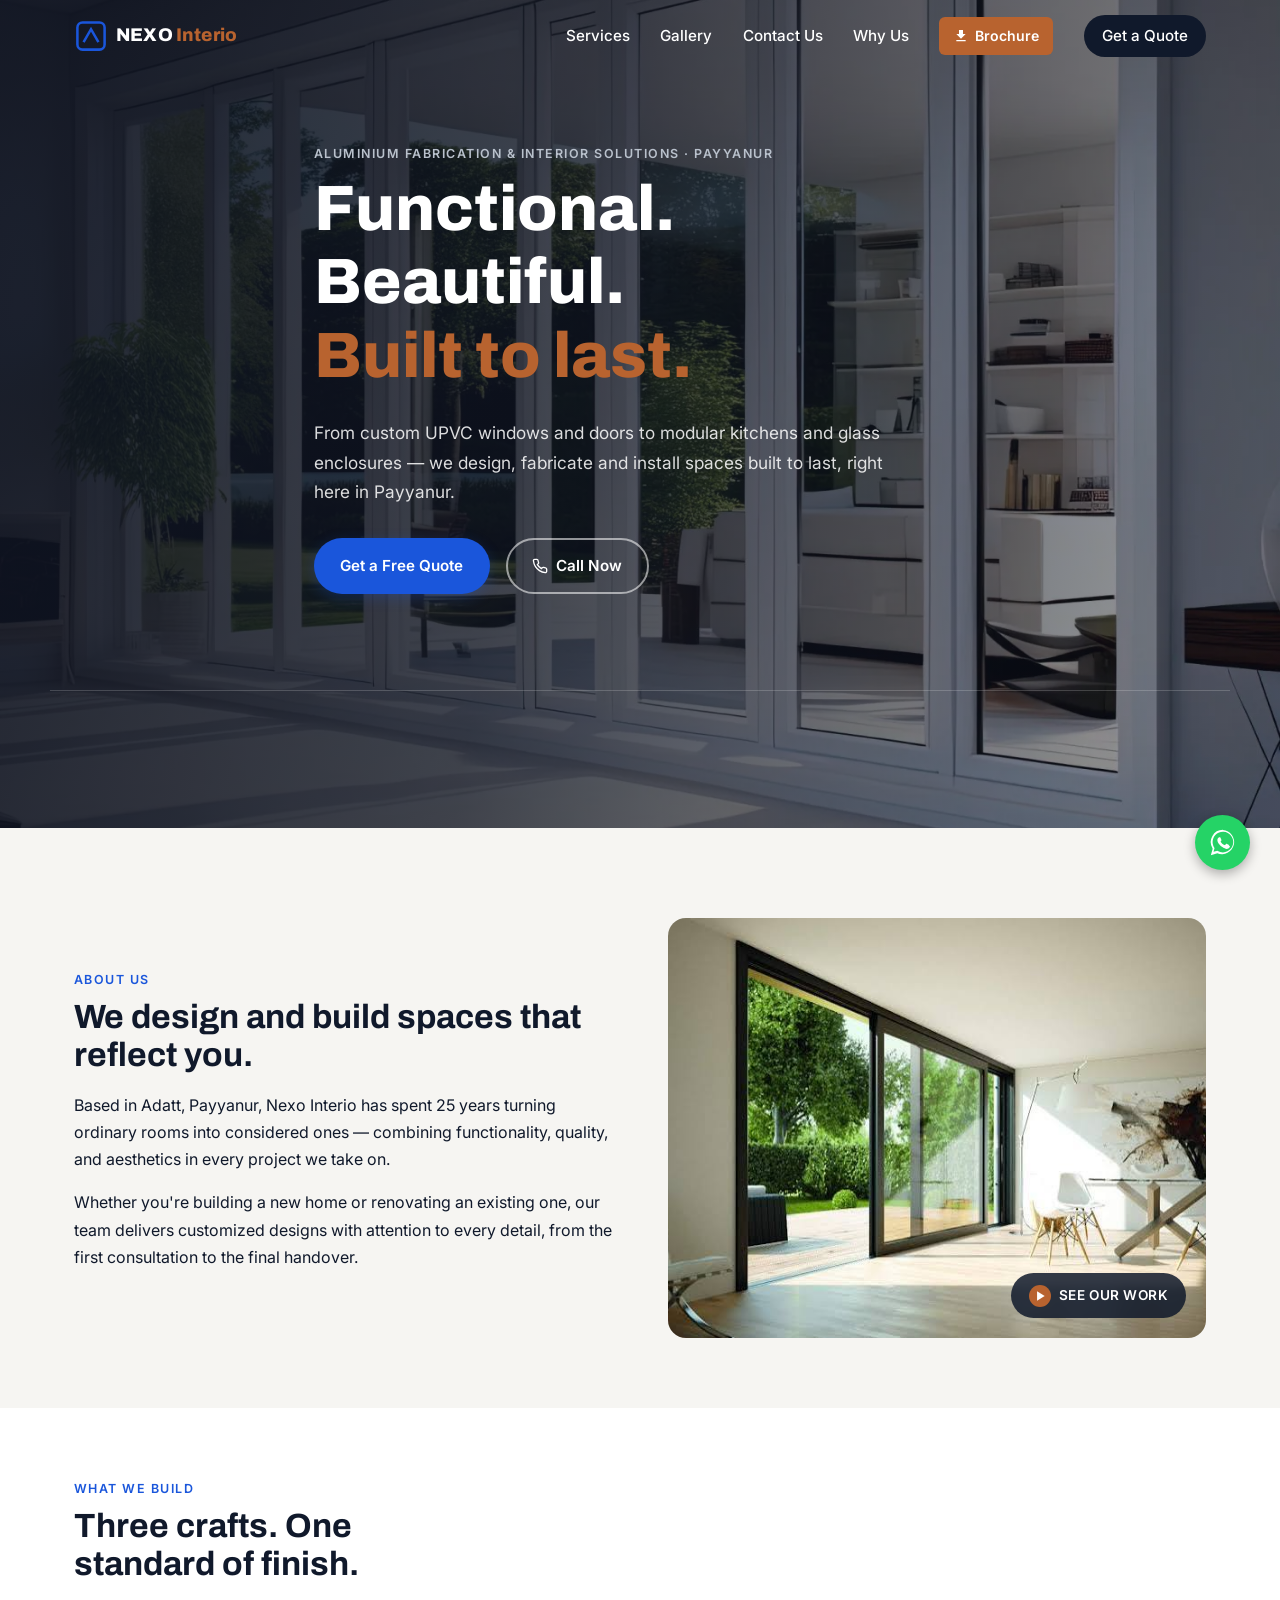
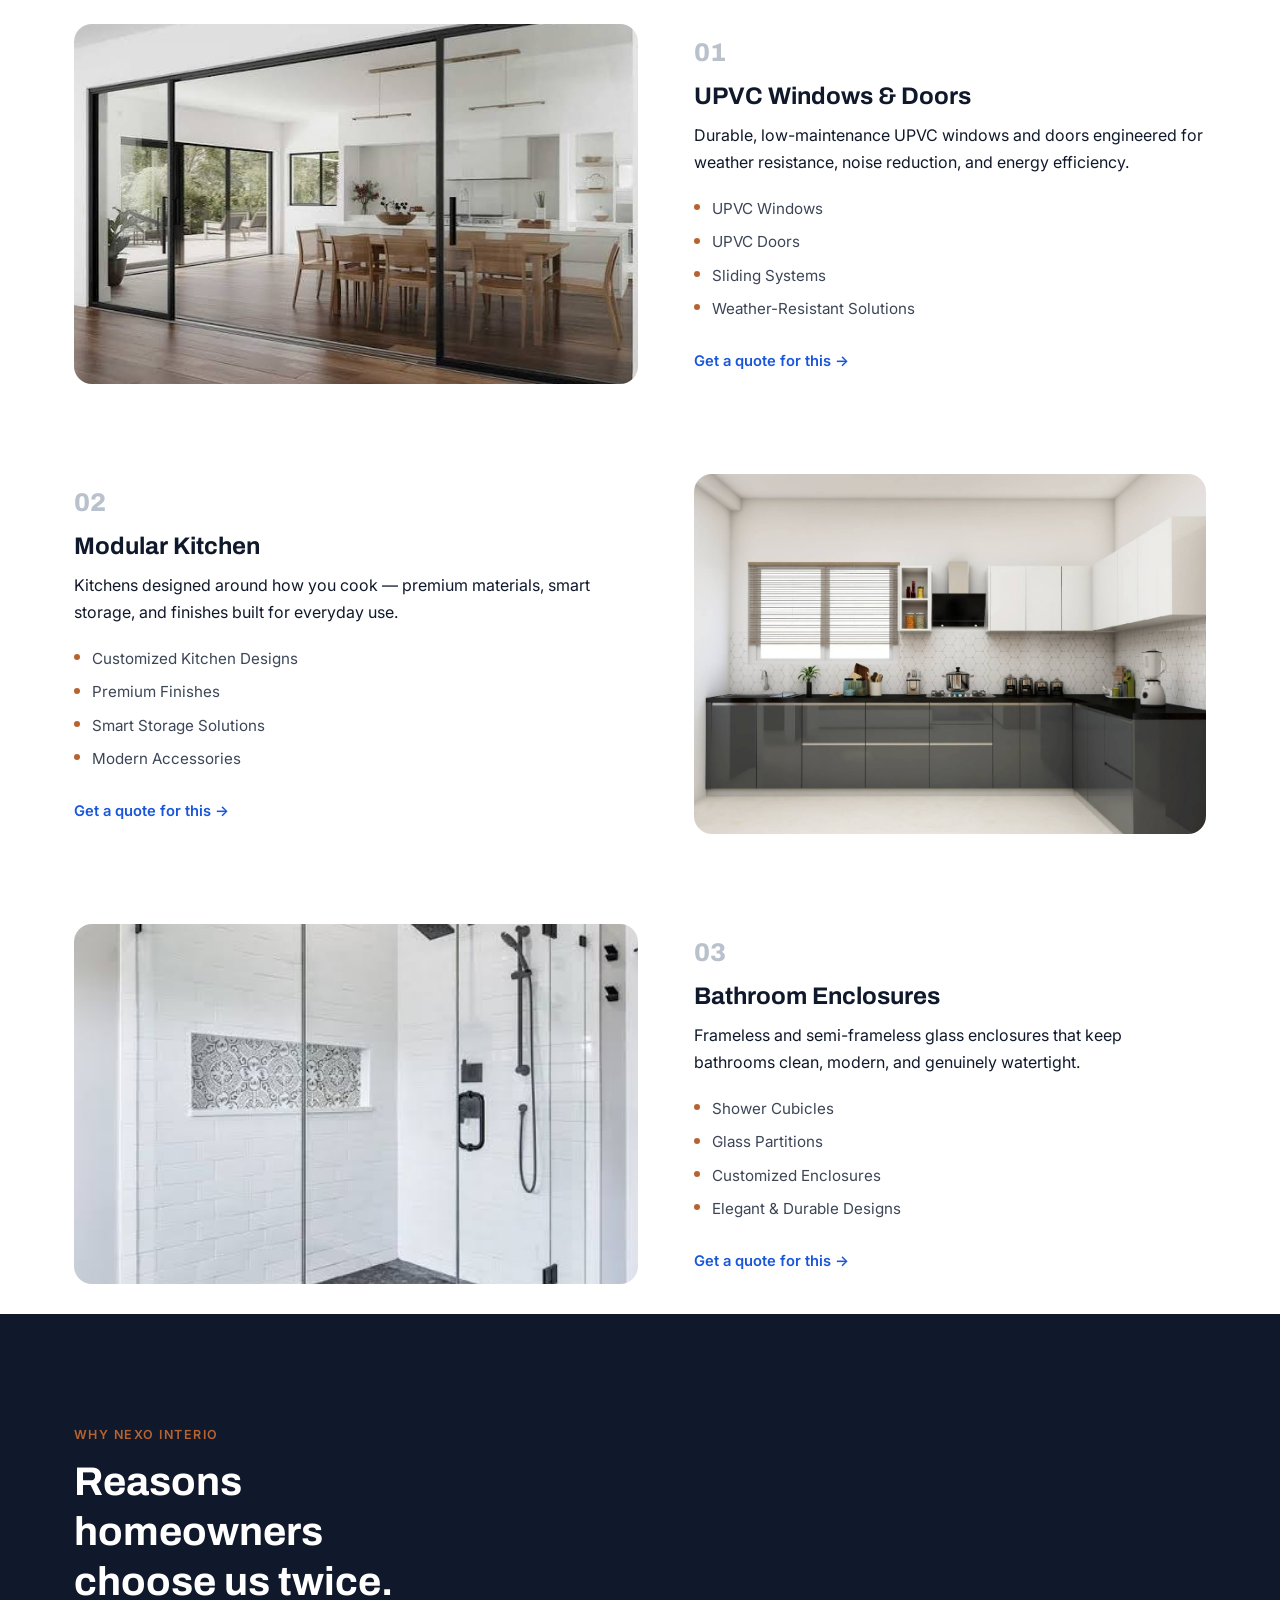
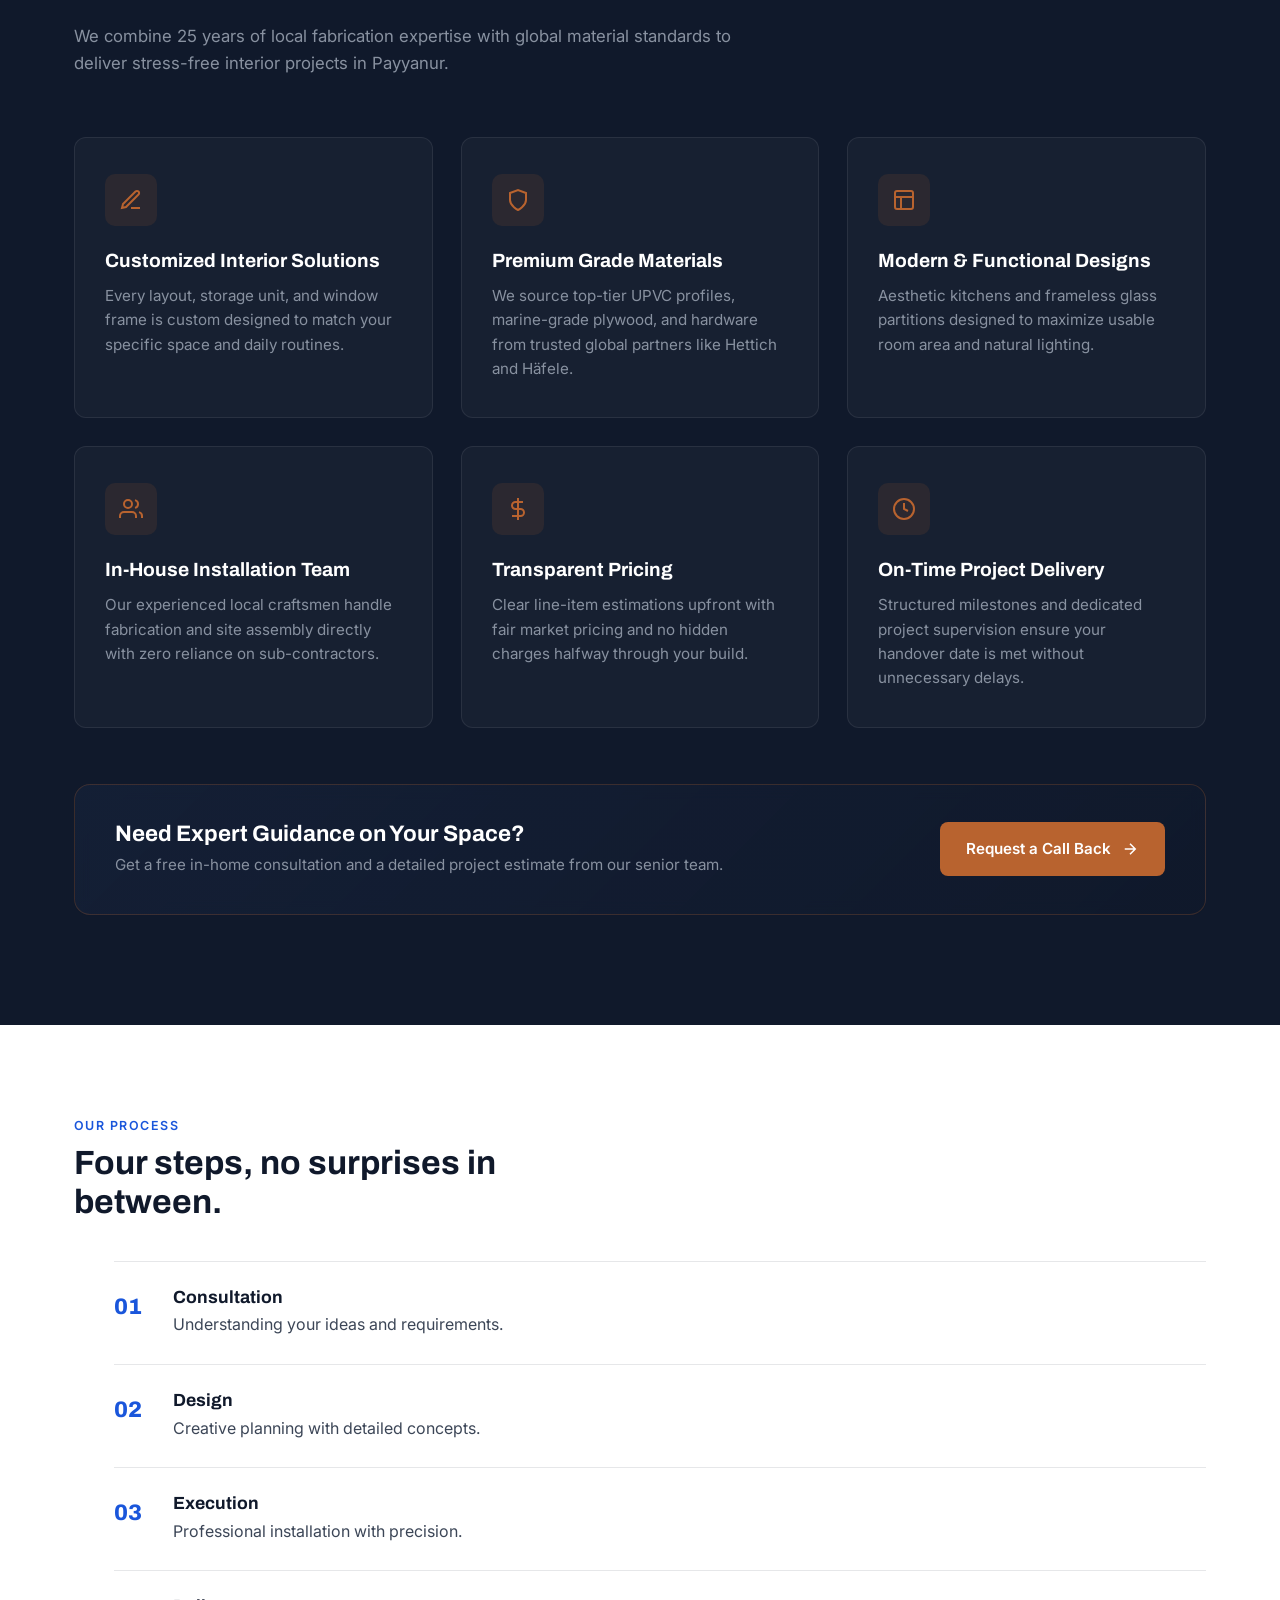
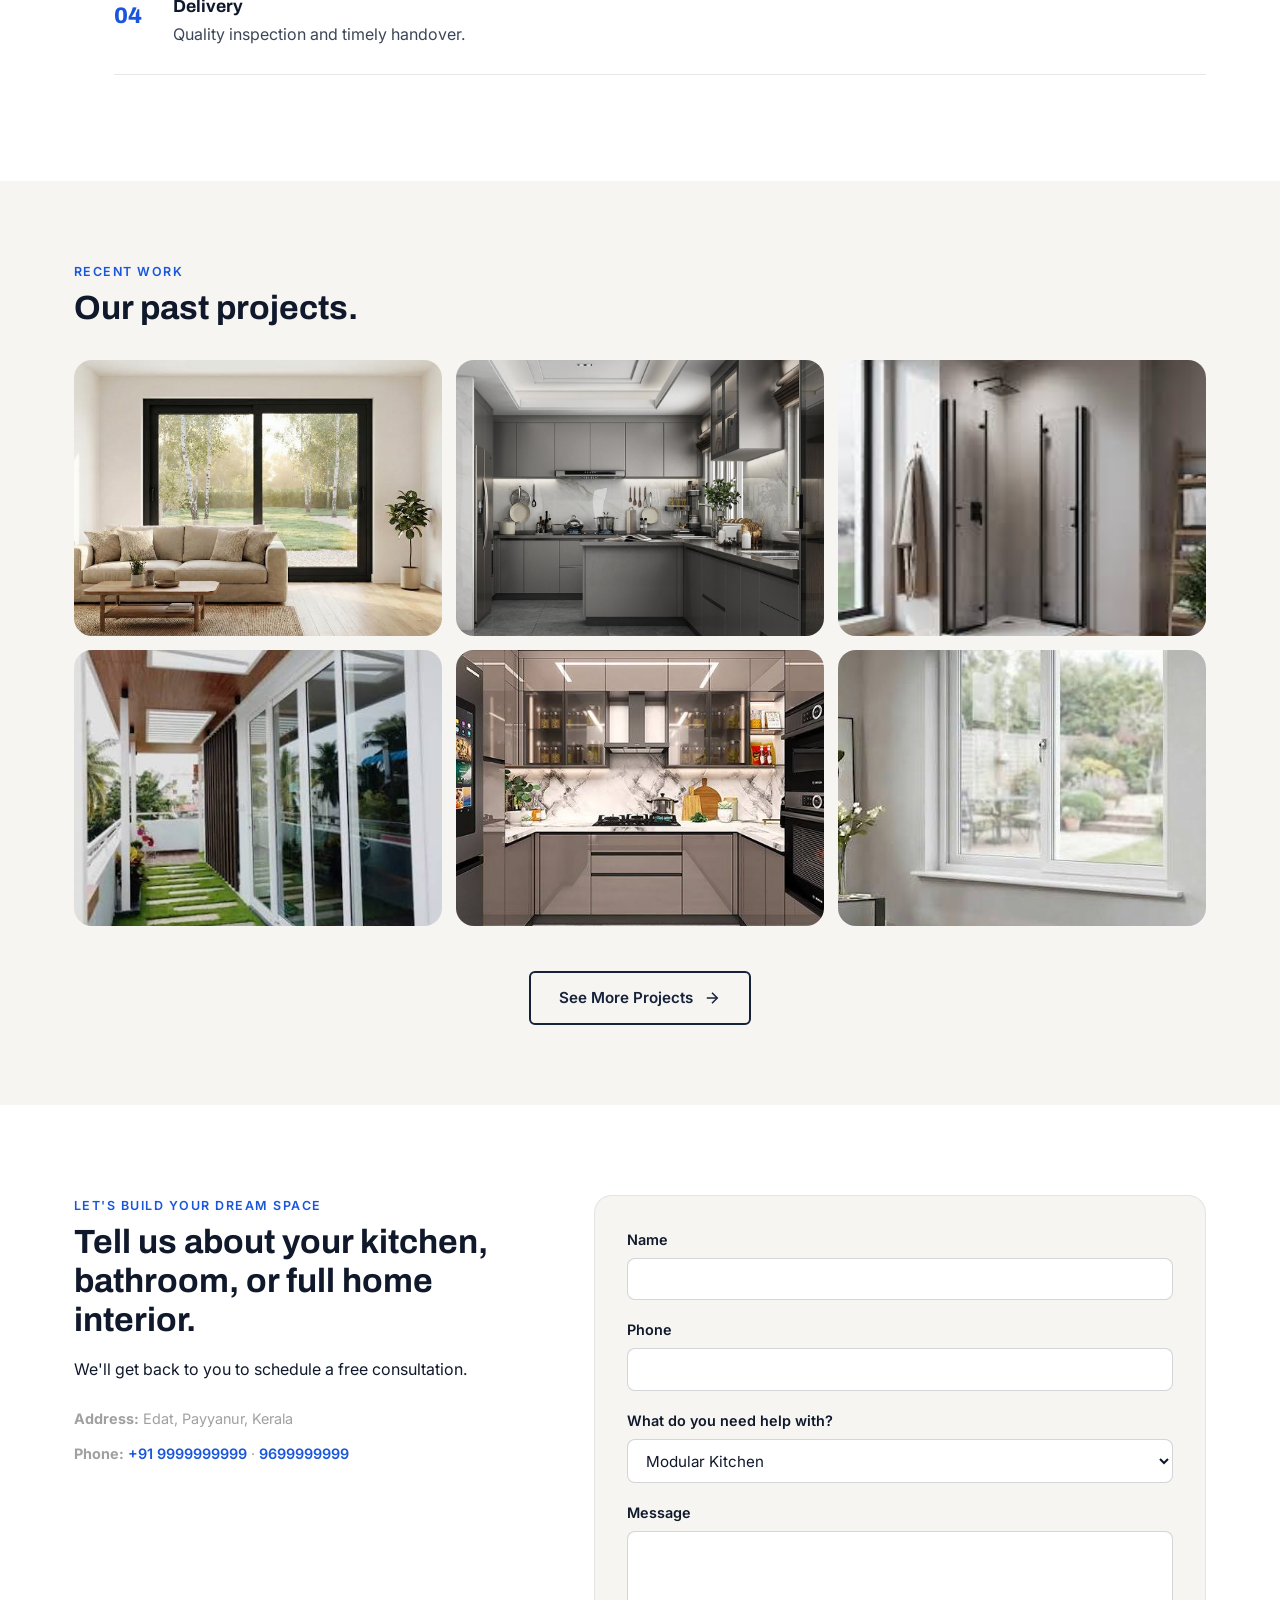
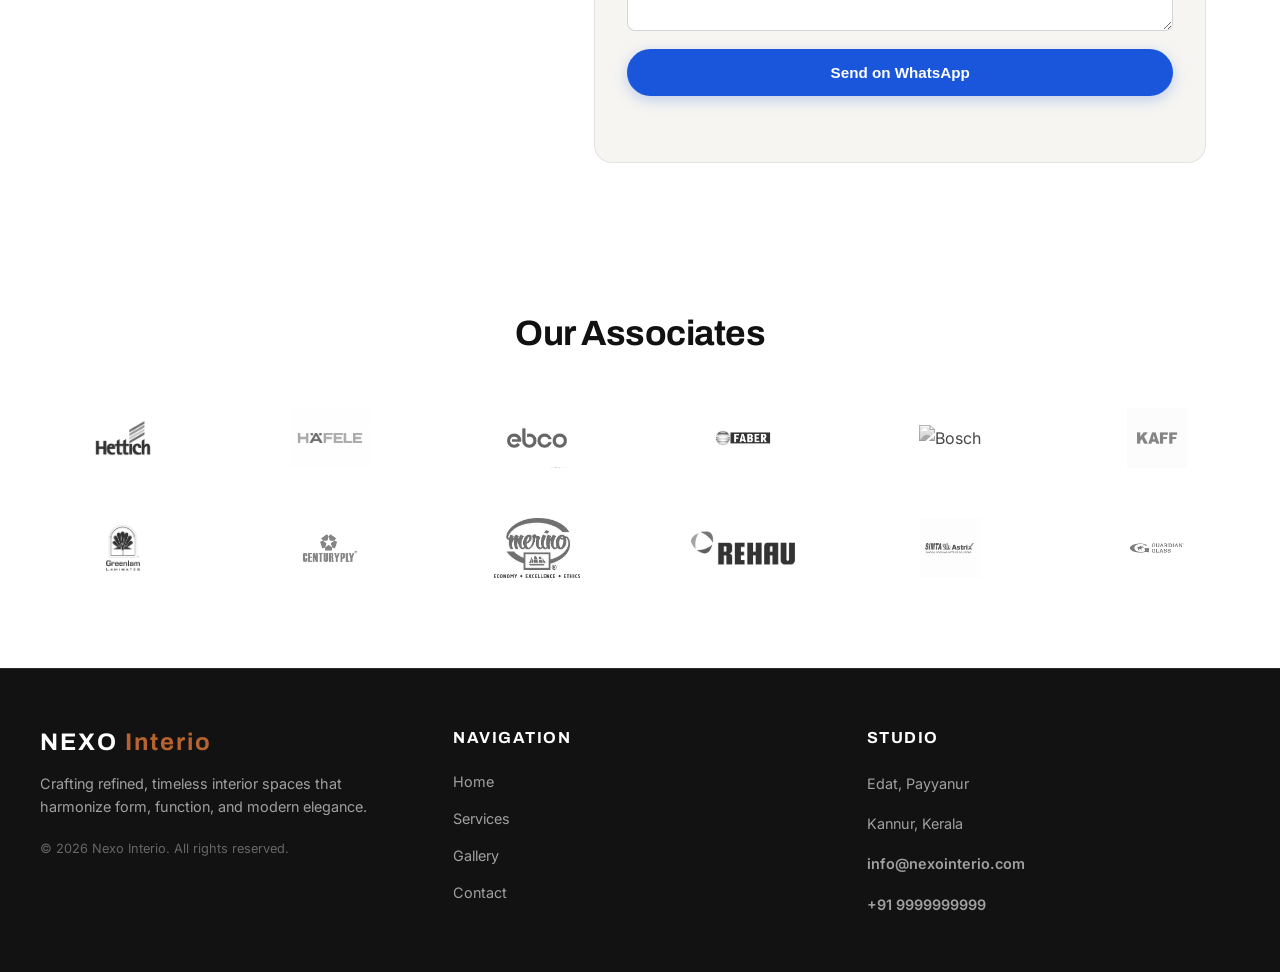
==== index.html @ 6834c8f5 "start: base version" ====
<!DOCTYPE html>
<html lang="en">

<head>
    <meta charset="UTF-8">
    <meta name="viewport" content="width=device-width, initial-scale=1.0">
    <title>Nexo Interio | Best Interior Designers & Aluminium Fabrication in Payyanur</title>
    <meta name="title" content="Nexo Interio | Best Interior Designers & Aluminium Fabrication in Payyanur">
    <meta name="description"
        content="Nexo Interio provides premium UPVC windows & doors, modular kitchens, and bathroom glass enclosures in Payyanur, Kannur, Kerala. 25+ years experience. Get a free quote today!">
    <meta name="keywords"
        content="Interior designers Payyanur, Modular Kitchen Payyanur, UPVC Windows Kannur, Bathroom glass enclosure Kerala, Aluminium Fabrication Payyanur, Nexo Interio">
    <meta name="robots" content="index, follow">
    <link rel="canonical" href="https://nexointerio.com/">

    <meta property="og:type" content="website">
    <meta property="og:url" content="https://nexointerio.com/">
    <meta property="og:title" content="Nexo Interio | Modular Kitchens & UPVC Solutions in Payyanur">
    <meta property="og:description"
        content="Transform your space with premium modular kitchens, UPVC windows, and glass enclosures in Payyanur. 25 years of excellence.">
    <meta property="og:image" content="assets/images/og-share-image.jpg">

    <link rel="preconnect" href="https://fonts.googleapis.com">
    <link rel="preconnect" href="https://fonts.gstatic.com" crossorigin>
    <link
        href="https://fonts.googleapis.com/css2?family=Archivo:wght@500;700;800&family=Inter:wght@400;500;600&display=swap"
        rel="stylesheet">
    <link rel="stylesheet" href="style.css">
</head>

<body>

    <header class="site-header" id="top">
        <div class="wrap header-inner">
            <a href="#top" class="brand">
                <span class="brand-mark" aria-hidden="true">
                    <svg viewBox="0 0 40 40" width="34" height="34">
                        <rect x="4" y="4" width="32" height="32" rx="6" fill="none" stroke="currentColor"
                            stroke-width="3" />
                        <path d="M12 26 L20 12 L28 26" fill="none" stroke="currentColor" stroke-width="3"
                            stroke-linecap="square" />
                    </svg>
                </span>
                <span class="brand-word">NEXO <em>Interio</em></span>
            </a>

            <nav class="main-nav" id="mainNav">
                <a href="service.html">Services</a>
                <a href="gallery.html">Gallery</a>
                <a href="contact.html">Contact Us</a>
                <a href="#why">Why Us</a>
                <a href="assets/images/brochure.jpg" download="Nexo-Interio-Brochure" class="nav-brochure">
                    <svg viewBox="0 0 24 24" width="16" height="16" fill="currentColor">
                        <path d="M19 9h-4V3H9v6H5l7 7 7-7zM5 18v2h14v-2H5z" />
                    </svg>
                    Brochure
                </a>
                <a href="#contact" class="nav-cta">Get a Quote</a>
            </nav>

            <button class="nav-toggle" id="navToggle" aria-label="Open menu" aria-expanded="false">
                <span></span><span></span><span></span>
            </button>
        </div>
    </header>

    <section class="hero" style="background-image: url('assets/images/hero.webp');">
        <div class="hero-overlay"></div>
        <div class="wrap hero-inner">
            <p class="eyebrow">Aluminium Fabrication &amp; Interior Solutions · Payyanur</p>
            <h1>Functional.<br>Beautiful.<br><span class="accent">Built to last.</span></h1>
            <p class="hero-sub">
                From custom UPVC windows and doors to modular kitchens and glass
                enclosures — we design, fabricate and install spaces built to
                last, right here in Payyanur.
            </p>
            <div class="hero-actions">
                <a href="#contact" class="btn btn-primary">Get a Free Quote</a>
                <a href="tel:+919999999999" class="btn btn-ghost">
                    <svg width="16" height="16" viewBox="0 0 24 24" fill="none" stroke="currentColor" stroke-width="2">
                        <path
                            d="M22 16.92v3a2 2 0 0 1-2.18 2 19.79 19.79 0 0 1-8.63-3.07 19.5 19.5 0 0 1-6-6 19.79 19.79 0 0 1-3.07-8.67A2 2 0 0 1 4.11 2h3a2 2 0 0 1 2 1.72c.127.96.361 1.903.7 2.81a2 2 0 0 1-.45 2.11L8.09 9.91a16 16 0 0 0 6 6l1.27-1.27a2 2 0 0 1 2.11-.45c.907.339 1.85.573 2.81.7A2 2 0 0 1 22 16.92z" />
                    </svg>
                    Call Now
                </a>
            </div>
        </div>

        <div class="hero-stats wrap">
            <div>
                <h3>25+</h3>
                <span>Years of Experience</span>
            </div>
            <div>
                <h3>250+</h3>
                <span>Projects Completed</span>
            </div>
            <div>
                <h3>100%</h3>
                <span>Custom Solutions</span>
            </div>
        </div>
    </section>

    <section class="about" id="about">
        <div class="wrap">
            <div class="about-grid">
                <div class="about-text">
                    <p class="eyebrow">About Us</p>
                    <h2>We design and build spaces that reflect you.</h2>
                    <p>Based in Adatt, Payyanur, Nexo Interio has spent 25 years turning ordinary rooms into considered
                        ones — combining functionality, quality, and aesthetics in every project we take on.</p>
                    <p>Whether you're building a new home or renovating an existing one, our team delivers customized
                        designs with attention to every detail, from the first consultation to the final handover.</p>
                </div>
                <div class="about-photo">
                    <img src="assets/images/slidder.jpeg" alt="Modular kitchen installed by Nexo Interio">
                    <a href="#gallery" class="about-photo-cta">
                        <span class="play-icon" aria-hidden="true">
                            <svg width="14" height="14" viewBox="0 0 24 24" fill="currentColor">
                                <path d="M7 4v16l13-8z" />
                            </svg>
                        </span>
                        See Our Work
                    </a>
                </div>
            </div>
        </div>
    </section>

    <section class="services" id="services">
        <div class="wrap">
            <p class="eyebrow">What We Build</p>
            <h2>Three crafts. One standard of finish.</h2>

            <div class="build-rows">

                <!-- Row 1: Photo Left (reveal-left), Text Right (reveal-right) -->
                <article class="build-row">
                    <div class="build-photo reveal-left">
                        <img src="assets/images/slid2.jpeg"
                            alt="UPVC sliding doors installed on a balcony by Nexo Interio">
                    </div>
                    <div class="build-text reveal-right">
                        <span class="service-index">01</span>
                        <h3>UPVC Windows &amp; Doors</h3>
                        <p>Durable, low-maintenance UPVC windows and doors engineered for weather resistance, noise
                            reduction, and energy efficiency.</p>
                        <ul>
                            <li>UPVC Windows</li>
                            <li>UPVC Doors</li>
                            <li>Sliding Systems</li>
                            <li>Weather-Resistant Solutions</li>
                        </ul>
                        <a href="#contact" class="build-cta" data-service="UPVC Windows / Doors">Get a quote for this
                            &rarr;</a>
                    </div>
                </article>


                <article class="build-row build-row--reverse">
                    <div class="build-text reveal-left">
                        <span class="service-index">02</span>
                        <h3>Modular Kitchen</h3>
                        <p>Kitchens designed around how you cook — premium materials, smart storage, and finishes
                            built for everyday use.</p>
                        <ul>
                            <li>Customized Kitchen Designs</li>
                            <li>Premium Finishes</li>
                            <li>Smart Storage Solutions</li>
                            <li>Modern Accessories</li>
                        </ul>
                        <a href="#contact" class="build-cta" data-service="Modular Kitchen">Get a quote for this
                            &rarr;</a>
                    </div>
                    <div class="build-photo reveal-right">
                        <img src="assets/images/modular-kitchen.jpg"
                            alt="Modular kitchen with glossy grey cabinets by Nexo Interio">
                    </div>
                </article>


                <article class="build-row">
                    <div class="build-photo reveal-left">
                        <img src="assets/images/bathroom.jpeg" alt="Frameless glass shower enclosure by Nexo Interio">
                    </div>
                    <div class="build-text reveal-right">
                        <span class="service-index">03</span>
                        <h3>Bathroom Enclosures</h3>
                        <p>Frameless and semi-frameless glass enclosures that keep bathrooms clean, modern, and
                            genuinely watertight.</p>
                        <ul>
                            <li>Shower Cubicles</li>
                            <li>Glass Partitions</li>
                            <li>Customized Enclosures</li>
                            <li>Elegant &amp; Durable Designs</li>
                        </ul>
                        <a href="#contact" class="build-cta" data-service="Bathroom Enclosure">Get a quote for this
                            &rarr;</a>
                    </div>
                </article>

            </div>
        </div>
    </section>

    <section class="why" id="why">
        <div class="wrap">
            <div class="why-header reveal">
                <p class="eyebrow">Why Nexo Interio</p>
                <h2>Reasons homeowners choose us twice.</h2>
                <p class="why-intro">
                    We combine 25 years of local fabrication expertise with global material standards to deliver
                    stress-free interior projects in Payyanur.
                </p>
            </div>

            <div class="why-grid">
                <div class="why-card reveal">
                    <div class="why-icon">
                        <svg width="24" height="24" viewBox="0 0 24 24" fill="none" stroke="currentColor"
                            stroke-width="2">
                            <path d="M12 20h9"></path>
                            <path d="M16.5 3.5a2.121 2.121 0 0 1 3 3L7 19l-4 1 1-4L16.5 3.5z"></path>
                        </svg>
                    </div>
                    <h3>Customized Interior Solutions</h3>
                    <p>Every layout, storage unit, and window frame is custom designed to match your specific space and
                        daily routines.</p>
                </div>

                <div class="why-card reveal">
                    <div class="why-icon">
                        <svg width="24" height="24" viewBox="0 0 24 24" fill="none" stroke="currentColor"
                            stroke-width="2">
                            <path d="M12 22s8-4 8-10V5l-8-3-8 3v7c0 6 8 10 8 10z"></path>
                        </svg>
                    </div>
                    <h3>Premium Grade Materials</h3>
                    <p>We source top-tier UPVC profiles, marine-grade plywood, and hardware from trusted global partners
                        like Hettich and Häfele.</p>
                </div>

                <div class="why-card reveal">
                    <div class="why-icon">
                        <svg width="24" height="24" viewBox="0 0 24 24" fill="none" stroke="currentColor"
                            stroke-width="2">
                            <rect x="3" y="3" width="18" height="18" rx="2" ry="2"></rect>
                            <line x1="3" y1="9" x2="21" y2="9"></line>
                            <line x1="9" y1="21" x2="9" y2="9"></line>
                        </svg>
                    </div>
                    <h3>Modern & Functional Designs</h3>
                    <p>Aesthetic kitchens and frameless glass partitions designed to maximize usable room area and
                        natural lighting.</p>
                </div>

                <div class="why-card reveal">
                    <div class="why-icon">
                        <svg width="24" height="24" viewBox="0 0 24 24" fill="none" stroke="currentColor"
                            stroke-width="2">
                            <path d="M17 21v-2a4 4 0 0 0-4-4H5a4 4 0 0 0-4 4v2"></path>
                            <circle cx="9" cy="7" r="4"></circle>
                            <path d="M23 21v-2a4 4 0 0 0-3-3.87"></path>
                            <path d="M16 3.13a4 4 0 0 1 0 7.75"></path>
                        </svg>
                    </div>
                    <h3>In-House Installation Team</h3>
                    <p>Our experienced local craftsmen handle fabrication and site assembly directly with zero reliance
                        on sub-contractors.</p>
                </div>

                <div class="why-card reveal">
                    <div class="why-icon">
                        <svg width="24" height="24" viewBox="0 0 24 24" fill="none" stroke="currentColor"
                            stroke-width="2">
                            <line x1="12" y1="1" x2="12" y2="23"></line>
                            <path d="M17 5H9.5a3.5 3.5 0 0 0 0 7h5a3.5 3.5 0 0 1 0 7H6"></path>
                        </svg>
                    </div>
                    <h3>Transparent Pricing</h3>
                    <p>Clear line-item estimations upfront with fair market pricing and no hidden charges halfway
                        through your build.</p>
                </div>

                <div class="why-card reveal">
                    <div class="why-icon">
                        <svg width="24" height="24" viewBox="0 0 24 24" fill="none" stroke="currentColor"
                            stroke-width="2">
                            <circle cx="12" cy="12" r="10"></circle>
                            <polyline points="12 6 12 12 16 14"></polyline>
                        </svg>
                    </div>
                    <h3>On-Time Project Delivery</h3>
                    <p>Structured milestones and dedicated project supervision ensure your handover date is met without
                        unnecessary delays.</p>
                </div>
            </div>
            <div class="why-cta-banner reveal">
                <div class="cta-banner-content">
                    <h3>Need Expert Guidance on Your Space?</h3>
                    <p>Get a free in-home consultation and a detailed project estimate from our senior team.</p>
                </div>
                <a href="contact.html" class="btn-call-pulse">
                    <span>Request a Call Back</span>
                    <svg width="18" height="18" viewBox="0 0 24 24" fill="none" stroke="currentColor" stroke-width="2">
                        <path d="M5 12h14M12 5l7 7-7 7" />
                    </svg>
                </a>
            </div>
        </div>
    </section>

    <section class="process" id="process">
        <div class="wrap">
            <p class="eyebrow">Our Process</p>
            <h2>Four steps, no surprises in between.</h2>
            <ol class="process-list">
                <li>
                    <span class="process-num">01</span>
                    <div>
                        <h3>Consultation</h3>
                        <p>Understanding your ideas and requirements.</p>
                    </div>
                </li>
                <li>
                    <span class="process-num">02</span>
                    <div>
                        <h3>Design</h3>
                        <p>Creative planning with detailed concepts.</p>
                    </div>
                </li>
                <li>
                    <span class="process-num">03</span>
                    <div>
                        <h3>Execution</h3>
                        <p>Professional installation with precision.</p>
                    </div>
                </li>
                <li>
                    <span class="process-num">04</span>
                    <div>
                        <h3>Delivery</h3>
                        <p>Quality inspection and timely handover.</p>
                    </div>
                </li>
            </ol>
        </div>
    </section>

    <section class="gallery" id="gallery">
        <div class="wrap">
            <p class="eyebrow">Recent Work</p>
            <h2>Our past projects.</h2>
            <div class="gallery-grid">
                <div class="gallery-item"><img src="assets/images/sliddd.jpeg" alt="UPVC sliding window installation"
                        loading="lazy"></div>
                <div class="gallery-item"><img src="assets/images/kitchhh.jpeg" alt="Frameless glass shower enclosure"
                        loading="lazy"></div>
                <div class="gallery-item"><img src="assets/images/showerCubicle.jpeg"
                        alt="Modular kitchen with island counter" loading="lazy"></div>
                <div class="gallery-item"><img src="assets/images/slidingdooor.jpeg"
                        alt="UPVC door with matte black hardware" loading="lazy"></div>
                <div class="gallery-item"><img src="assets/images/smartKitxchen.jpeg"
                        alt="Bathroom glass partition detail" loading="lazy"></div>
                <div class="gallery-item"><img src="assets/images/slidigw.jpeg"
                        alt="Kitchen storage and drawer hardware" loading="lazy"></div>
            </div>
            <div class="see-more-container">
                <a href="gallery.html" class="btn-see-more">
                    See More Projects
                    <svg width="18" height="18" viewBox="0 0 24 24" fill="none" stroke="currentColor" stroke-width="2">
                        <line x1="5" y1="12" x2="19" y2="12"></line>
                        <polyline points="12 5 19 12 12 19"></polyline>
                    </svg>
                </a>
            </div>
        </div>
    </section>

    <section class="contact" id="contact">
        <div class="wrap contact-grid">
            <div class="contact-text">
                <p class="eyebrow">Let's Build Your Dream Space</p>
                <h2>Tell us about your kitchen, bathroom, or full home interior.</h2>
                <p>We'll get back to you to schedule a free consultation.</p>
                <ul class="contact-details">
                    <li><strong>Address:</strong> Edat, Payyanur, Kerala</li>
                    <li><strong>Phone:</strong> <a href="tel:+918891090588">+91 9999999999</a> · <a
                            href="tel:+919605215554">9699999999</a></li>
                </ul>
            </div>

            <form class="contact-form" id="contactForm">
                <label>
                    Name
                    <input type="text" name="name" required>
                </label>
                <label>
                    Phone
                    <input type="tel" name="phone" required>
                </label>
                <label>
                    What do you need help with?
                    <select name="service">
                        <option>Modular Kitchen</option>
                        <option>UPVC Windows / Doors</option>
                        <option>Bathroom Enclosure</option>
                        <option>Full Home Interior</option>
                        <option>Aluminium works</option>
                        <option>Fabrication Work</option>
                    </select>
                </label>
                <label>
                    Message
                    <textarea name="message" rows="4"></textarea>
                </label>
                <button type="submit" class="btn btn-primary">Send on WhatsApp</button>
                <p class="form-note" id="formNote"></p>
            </form>
        </div>
    </section>
    <section class="associates-section">
        <div class="associates-container">
            <h2 class="associates-title">Our Associates</h2>

            <div class="associates-grid">
                <div class="partner-card">
                    <img src="assets/images/hettich.png" alt="Hettich" loading="lazy">
                </div>
                <div class="partner-card">
                    <img src="assets/images/hafele.jpg" alt="Häfele" loading="lazy">
                </div>
                <div class="partner-card">
                    <img src="assets/images/ebco.png" alt="Ebco" loading="lazy">
                </div>
                <div class="partner-card">
                    <img src="assets/images/faber.jpeg" alt="Faber" loading="lazy">
                </div>
                <div class="partner-card">
                    <img src="https://upload.wikimedia.org/wikipedia/commons/1/16/Bosch-logo.svg" alt="Bosch"
                        loading="lazy">
                </div>
                <div class="partner-card">
                    <img src="assets/images/kaff.jpeg" alt="Kaff" loading="lazy">
                </div>
                <div class="partner-card">
                    <img src="assets/images/greenlam.png" alt="Greenlam" loading="lazy">
                </div>
                <div class="partner-card">
                    <img src="assets/images/century.png" alt="Century Prowud" loading="lazy">
                </div>
                <div class="partner-card">
                    <img src="assets/images/merino.jpeg" alt="Merino Laminates" loading="lazy">
                </div>
                <div class="partner-card">
                    <img src="assets/images/rehau.png" alt="Rehau" loading="lazy">
                </div>
                <div class="partner-card">
                    <img src="assets/images/simta.jpeg" alt="Simta Astrix" loading="lazy">
                </div>
                <div class="partner-card">
                    <img src="assets/images/glass.png" alt="Guardian Glass" loading="lazy">
                </div>
            </div>
        </div>
    </section>

    <footer class="site-footer">
        <div class="footer-container">
            <div class="footer-col brand-col">
                <h3 class="footer-logo">NEXO <span>Interio</span></h3>
                <p class="brand-desc">Crafting refined, timeless interior spaces that harmonize form, function, and
                    modern elegance.</p>
                <p class="copyright">&copy; <span id="year"></span> Nexo Interio. All rights reserved.</p>
            </div>

            <div class="footer-col links-col">
                <h4 class="footer-title">Navigation</h4>
                <ul class="footer-links">
                    <li><a href="index.html">Home</a></li>
                    <li><a href="service.html">Services</a></li>
                    <li><a href="gallery.html">Gallery</a></li>
                    <li><a href="contact.html">Contact</a></li>
                </ul>
            </div>

            <div class="footer-col contact-col">
                <h4 class="footer-title">Studio</h4>
                <address class="contact-details">
                    <p>Edat, Payyanur</p>
                    <p>Kannur, Kerala</p>
                    <p class="contact-link"><a href="mailto:info@nexointerio.com">info@nexointerio.com</a></p>
                    <p class="contact-link"><a href="tel:+919999999999">+91 9999999999</a></p>
                </address>
            </div>
        </div>
    </footer>

    <a href="https://wa.me/919999999999?text=Hello!%20I%20would%20like%20to%20inquire%20about%20your%20services."
        class="whatsapp-float" target="_blank" rel="noopener noreferrer" aria-label="Chat on WhatsApp">
        <svg viewBox="0 0 32 32" class="whatsapp-icon">
            <path
                d="M16 2a13 13 0 0 0-11 20l-2 7 7-2a13 13 0 1 0 6-25zm0 24a11 11 0 0 1-5.6-1.5l-.4-.2-4.1 1.1 1.1-4-.3-.4A11 11 0 1 1 16 26zm6-8.2c-.3-.2-1.9-.9-2.2-1s-.5-.2-.7.2-.8 1-.9 1.2-.3.2-.6 0a8 8 0 0 1-2.4-1.5 8.9 8.9 0 0 1-1.7-2.1c-.2-.3 0-.5.2-.6l.4-.5a1.8 1.8 0 0 0 .2-.4.4.4 0 0 0 0-.4c-.1-.2-.7-1.7-1-2.3s-.5-.5-.7-.5h-.6a1.2 1.2 0 0 0-.9.4 3.7 3.7 0 0 0-1.1 2.7 6.4 6.4 0 0 0 1.3 3.4 14.6 14.6 0 0 0 5.6 5 18.7 18.7 0 0 0 1.9.7 4.6 4.6 0 0 0 2.1.1 3.4 3.4 0 0 0 2.2-1.6 2.8 2.8 0 0 0 .2-1.5c-.1-.1-.4-.2-.7-.3z" />
        </svg>
    </a>

    <script src="script.js"></script>
</body>

</html>
---- style.css ----
/* --- Tokens / Reset --- */
:root {
    /* Typography */
    --font-display: "Archivo", sans-serif;
    --font-body: "Inter", sans-serif;

    /* Colors */
    --ink: #10192B;
    --ink-soft: #16223A;
    --blue: #1A56DB;
    --blue-deep: #0E2A66;
    --silver: #B9C1CC;
    --silver-dim: #8891A0;
    --paper: #F6F5F2;
    --copper: #B8632F;
    --copper-deep: #93501F;
    --whatsapp: #25D366;
    --color-primary: var(--blue);
    --color-primary-deep: var(--blue-deep);
    --color-text: var(--ink);
    --color-text-muted: var(--silver-dim);
    --color-surface: var(--paper);

    /* Layout */
    --container-width: 1180px;
    --wrap: var(--container-width);
    --space-1: 0.5rem;
    --space-2: 1rem;
    --space-3: 1.5rem;
    --space-4: 2rem;
    --space-5: 3rem;
    --space-6: 4rem;

    /* Shape and elevation */
    --radius-sm: 6px;
    --radius-md: 8px;
    --radius-lg: 12px;
    --radius: 18px;
    --shadow-sm: 0 4px 14px rgba(16, 25, 43, 0.08);
    --shadow-md: 0 8px 20px rgba(16, 25, 43, 0.12);
    --shadow-lg: 0 20px 40px rgba(0, 0, 0, 0.25);
}

/* --- Reset & Global Base --- */
*,
*::before,
*::after {
    box-sizing: border-box;
}

html {
    scroll-behavior: smooth;
    overflow-x: hidden;
    max-width: 100%;
}

body {
    margin: 0;
    font-family: var(--font-body);
    color: var(--ink);
    background: var(--paper);
    line-height: 1.7;
    -webkit-font-smoothing: antialiased;
    text-rendering: optimizeLegibility;
    overflow-x: hidden;
    max-width: 100%;
}

img {
    max-width: 100%;
    display: block;
    height: auto;
}

a {
    color: inherit;
}

ul {
    margin: 0;
    padding: 0;
    list-style: none;
}

h1,
h2,
h3,
h4 {
    font-family: var(--font-display);
    line-height: 1.15;
    margin: 0 0 0.5em;
}

p {
    margin: 0 0 1em;
}

.wrap {
    max-width: var(--wrap);
    margin: 0 auto;
    padding: 0 24px;
    width: 100%;
}

section[id] {
    scroll-margin-top: 88px;
}

.header-inner>*,
.hero-actions>*,
.hero-stats>*,
.contact-details li {
    min-width: 0;
}

.eyebrow {
    text-transform: uppercase;
    letter-spacing: 0.12em;
    font-size: 0.78rem;
    font-weight: 600;
    color: var(--blue);
    margin-bottom: 0.6em;
}


.reveal {
    opacity: 0;
    transform: translateY(28px);
    transition: opacity 0.7s ease, transform 0.7s ease;
}

.reveal.is-visible,
.reveal.active {
    opacity: 1;
    transform: translateY(0);
}

.gallery-item.reveal {
    transition-delay: calc(var(--i, 0) * 60ms);
}

@keyframes fadeInUp {
    from {
        opacity: 0;
        transform: translateY(20px);
    }

    to {
        opacity: 1;
        transform: translateY(0);
    }
}

@media (prefers-reduced-motion: reduce) {
    html {
        scroll-behavior: auto;
    }

    * {
        animation: none !important;
        transition: none !important;
    }

    .reveal {
        opacity: 1 !important;
        transform: none !important;
    }
}


/* --- Shared Components --- */
.btn {
    display: inline-flex;
    align-items: center;
    justify-content: center;
    gap: 0.5em;
    padding: 0.85em 1.6em;
    border-radius: 999px;
    font-weight: 600;
    font-size: 0.95rem;
    text-decoration: none;
    border: 2px solid transparent;
    cursor: pointer;
    transition: all 0.25s cubic-bezier(0.16, 1, 0.3, 1);
}

.btn:focus-visible {
    outline: 3px solid var(--copper);
    outline-offset: 2px;
}

.btn-primary {
    background: var(--blue);
    color: #fff;
    box-shadow: 0 4px 14px rgba(26, 86, 219, 0.25);
}

.btn-primary:hover {
    background: var(--blue-deep);
    transform: translateY(-2px);
    box-shadow: 0 6px 20px rgba(26, 86, 219, 0.4);
}

.btn-primary:active {
    transform: translateY(0);
}

.btn-ghost {
    border-color: rgba(255, 255, 255, 0.55);
    color: #fff;
}

.btn-ghost:hover {
    background: rgba(255, 255, 255, 0.12);
    transform: translateY(-2px);
}


.site-header {
    position: fixed;
    top: 0;
    left: 0;
    right: 0;
    z-index: 1000;
    background: transparent;
    border-bottom: 1px solid transparent;
    transition: background 0.3s ease, border-color 0.3s ease, backdrop-filter 0.3s ease;
}

.site-header .brand,
.site-header .main-nav a:not(.nav-cta) {
    color: #fff;
}

.site-header .nav-toggle span {
    background: #fff;
}

.site-header.is-scrolled {
    background: rgba(246, 245, 242, 0.92);
    backdrop-filter: blur(8px);
    border-bottom-color: rgba(16, 25, 43, 0.08);
}

.site-header.is-scrolled .brand,
.site-header.is-scrolled .main-nav a:not(.nav-cta) {
    color: var(--blue-deep);
}

.site-header.is-scrolled .nav-toggle span {
    background: var(--ink);
}

.header-inner {
    display: flex;
    align-items: center;
    justify-content: space-between;
    height: 72px;
}

.brand {
    display: flex;
    align-items: center;
    gap: 0.5em;
    text-decoration: none;
    color: var(--blue-deep);
    transition: transform 0.2s ease;
}

.brand:hover {
    transform: scale(1.02);
}

.brand-mark {
    display: flex;
    color: var(--blue);
}

.brand-word {
    font-family: var(--font-display);
    font-weight: 800;
    font-size: 1.15rem;
    letter-spacing: 0.01em;
}

.brand-word em {
    font-style: normal;
    color: var(--copper);
}

.main-nav {
    display: flex;
    align-items: center;
    gap: 2em;
    font-weight: 500;
    font-size: 0.95rem;
}

.main-nav a {
    text-decoration: none;
}

.main-nav a:not(.nav-cta) {
    position: relative;
}

.main-nav a:not(.nav-cta)::after {
    content: '';
    position: absolute;
    left: 0;
    right: 0;
    bottom: -6px;
    height: 2px;
    background: var(--copper);
    transform: scaleX(0);
    transform-origin: left;
    transition: transform 0.2s ease;
}

.main-nav a:not(.nav-cta):hover::after {
    transform: scaleX(1);
}

.nav-cta {
    background: var(--ink);
    color: #fff;
    padding: 0.55em 1.2em;
    border-radius: 999px;
    transition: background 0.2s ease, transform 0.2s ease;
}

.nav-cta:hover {
    background: var(--blue-deep);
    transform: translateY(-1px);
}

.nav-toggle {
    display: none;
    flex-direction: column;
    justify-content: center;
    gap: 5px;
    width: 40px;
    height: 40px;
    background: none;
    border: none;
    cursor: pointer;
}

.nav-toggle span {
    display: block;
    height: 2px;
    background: var(--ink);
    border-radius: 2px;
    transition: transform 0.2s ease, opacity 0.2s ease;
}

.nav-toggle[aria-expanded="true"] span:nth-child(1) {
    transform: translateY(7px) rotate(45deg);
}

.nav-toggle[aria-expanded="true"] span:nth-child(2) {
    opacity: 0;
}

.nav-toggle[aria-expanded="true"] span:nth-child(3) {
    transform: translateY(-7px) rotate(-45deg);
}


/* --- Homepage --- */
.hero {
    position: relative;
    min-height: 92vh;
    display: flex;
    flex-direction: column;
    justify-content: center;
    color: #fff;
    background-size: cover;
    background-position: center;
    overflow: hidden;
    padding: 140px 0 0;
}

.hero-overlay {
    position: absolute;
    inset: 0;
    background: linear-gradient(100deg,
            rgba(15, 20, 34, 0.93) 0%,
            rgba(15, 20, 34, 0.8) 42%,
            rgba(15, 20, 34, 0.38) 100%);
}

.hero-inner {
    position: relative;
    max-width: 700px;
    animation: fadeInUp 0.8s ease-out;
}

.hero .eyebrow {
    color: var(--silver);
}

.hero h1 {
    font-size: clamp(2.3rem, 6vw, 4rem);
    font-weight: 800;
    margin-bottom: 0.4em;
}

.hero h1 .accent {
    color: var(--copper);
}

.hero-sub {
    font-size: 1.08rem;
    color: rgba(255, 255, 255, 0.85);
    max-width: 52ch;
}

.hero-actions {
    display: flex;
    flex-wrap: wrap;
    gap: 1em;
    margin: 2em 0;
}

.hero-actions .btn-ghost {
    display: inline-flex;
    align-items: center;
    gap: 0.55em;
}

.hero-stats {
    position: relative;
    display: flex;
    gap: 0;
    margin-top: 64px;
    padding: 34px 24px;
    border-top: 1px solid rgba(255, 255, 255, 0.18);
}

.hero-stats>div {
    flex: 1;
    padding-left: 32px;

    padding-right: 32px;

    border-right: 1px solid rgba(255, 255, 255, 0.18);
}


.hero-stats>div:first-child {
    padding-left: 0;
}

.hero-stats>div:last-child {
    border-right: none;
}

.hero-stats h3 {
    font-size: clamp(1.5rem, 3vw, 2.1rem);
    color: #fff;
    margin: 0;
}

.hero-stats span {
    color: #cfd5df;
    font-size: 0.85rem;
}


/* --- Legacy Candidates --- */
.page-banner {
    padding: 120px 0 60px;
    background-color: #111111;
    color: #ffffff;
    text-align: center;
}

.page-banner h1 {
    font-size: 2.8rem;
    font-weight: 700;
    margin: 10px 0 15px;
}

.banner-sub {
    color: #a1a1a1;
    max-width: 600px;
    margin: 0 auto;
}

.section-heading {
    font-size: 2rem;
    font-weight: 700;
    margin-bottom: 30px;
    color: #111111;
}

/* --- Homepage --- */
.about {
    padding: 90px 0 70px;
}

.about-grid {
    display: grid;
    grid-template-columns: 1fr 1fr;
    gap: 3.5em;
    align-items: center;
}

.about-text h2 {
    font-size: clamp(1.6rem, 3vw, 2.1rem);
}

.about-photo {
    position: relative;
    border-radius: var(--radius);
    overflow: hidden;
}

.about-photo img {
    width: 100%;
    height: 420px;
    object-fit: cover;
    transition: transform 0.5s ease;
}

.about-photo:hover img {
    transform: scale(1.04);
}

.about-photo-cta {
    position: absolute;
    right: 20px;
    bottom: 20px;
    display: inline-flex;
    align-items: center;
    gap: 0.6em;
    background: rgba(16, 25, 43, 0.85);
    backdrop-filter: blur(4px);
    color: #fff;
    text-decoration: none;
    font-weight: 600;
    font-size: 0.85rem;
    letter-spacing: 0.04em;
    text-transform: uppercase;
    padding: 0.8em 1.3em;
    border-radius: 999px;
    transition: background 0.2s ease, transform 0.2s ease;
}

.about-photo-cta:hover {
    background: var(--copper);
    transform: translateY(-2px);
}

.play-icon {
    display: inline-flex;
    align-items: center;
    justify-content: center;
    width: 22px;
    height: 22px;
    border-radius: 50%;
    background: var(--copper);
}

.about-photo-cta:hover .play-icon {
    background: #fff;
    color: var(--copper);
}


.services {
    padding: 70px 0 30px;
    background: #fff;
}

.services h2 {
    font-size: clamp(1.6rem, 3vw, 2.1rem);
    max-width: 20ch;
}

.build-rows {
    margin-top: 2.5em;
    display: grid;
    gap: 90px;
}

.build-row {
    display: grid;
    grid-template-columns: 1.1fr 1fr;
    gap: 3.5em;
    align-items: center;
}

.build-row--reverse .build-photo {
    order: 2;
}

.build-row--reverse .build-text {
    order: 1;
}

.build-photo {
    border-radius: var(--radius);
    overflow: hidden;
}

.build-photo img {
    width: 100%;
    height: 360px;
    object-fit: cover;
    transition: transform 0.5s ease;
}

.build-photo:hover img {
    transform: scale(1.05);
}

.service-index {
    font-family: var(--font-display);
    font-weight: 800;
    font-size: 1.6rem;
    color: var(--silver);
    display: block;
    margin-bottom: 0.3em;
}

.build-text h3 {
    font-size: 1.5rem;
}

.build-text ul {
    margin: 1.2em 0 1.6em;
}

.build-text li {
    padding-left: 1.2em;
    position: relative;
    margin-bottom: 0.5em;
    font-size: 0.95rem;
    color: #3c4657;
}

.build-text li::before {
    content: '';
    position: absolute;
    left: 0;
    top: 0.55em;
    width: 6px;
    height: 6px;
    background: var(--copper);
    border-radius: 50%;
}

.build-cta {
    display: inline-block;
    font-weight: 600;
    font-size: 0.92rem;
    color: var(--blue);
    text-decoration: none;
    border-bottom: 2px solid transparent;
    transition: border-color 0.2s ease;
}

.build-cta:hover {
    border-color: var(--blue);
}


.why {
    padding: 80px 0;
    background: var(--ink);
    color: #fff;
}

.why-grid {
    display: grid;
    grid-template-columns: 1fr 1.3fr;
    gap: 3em;
}

.why h2 {
    font-size: clamp(1.6rem, 3vw, 2.1rem);
    max-width: 14ch;
}

.why-list {
    display: grid;
    grid-template-columns: repeat(2, 1fr);
    gap: 0.9em 2em;
}

.why-list li {
    padding-left: 1.3em;
    position: relative;
    font-weight: 500;
    transition: transform 0.2s ease;
}

.why-list li:hover {
    transform: translateX(4px);
    color: #fff;
}

.why-list li::before {
    content: '';
    position: absolute;
    left: 0;
    top: 0.5em;
    width: 8px;
    height: 2px;
    background: var(--copper);
}


.process {
    padding: 90px 0;
    background: #fff;
}

.process h2 {
    font-size: clamp(1.6rem, 3vw, 2.1rem);
    max-width: 22ch;
}

.process-list {
    margin-top: 2.5em;
    display: grid;
    gap: 0;
}

.process-list li {
    display: flex;
    gap: 1.6em;
    align-items: flex-start;
    padding: 1.6em 0;
    border-top: 1px solid rgba(16, 25, 43, 0.1);
    transition: background 0.2s ease, padding-left 0.2s ease;
}

.process-list li:hover {
    background: rgba(246, 245, 242, 0.5);
    padding-left: 10px;
}

.process-list li:last-child {
    border-bottom: 1px solid rgba(16, 25, 43, 0.1);
}

.process-num {
    font-family: var(--font-display);
    font-weight: 800;
    color: var(--blue);
    font-size: 1.4rem;
    min-width: 2.4ch;
}

.process-list h3 {
    font-size: 1.1rem;
    margin-bottom: 0.2em;
}

.process-list p {
    margin: 0;
    color: #3c4657;
}


/* --- Gallery Page --- */
.video-works-section {
    padding: 80px 0;
    background-color: #f9f9f9;
}

.video-grid {
    display: grid;
    grid-template-columns: repeat(2, 1fr);
    gap: 30px;
}

.video-card {
    background: #ffffff;
    border-radius: 8px;
    overflow: hidden;
    box-shadow: 0 4px 15px rgba(0, 0, 0, 0.05);
}

.video-wrapper {
    position: relative;
    padding-bottom: 56.25%;
    /* 16:9 Aspect Ratio */
    height: 0;
    background-color: #000;
}

.video-wrapper iframe,
.video-wrapper video {
    position: absolute;
    top: 0;
    left: 0;
    width: 100%;
    height: 100%;
    border: 0;
}

.video-info {
    padding: 15px 20px;
}

.video-info h3 {
    font-size: 1.1rem;
    margin-bottom: 5px;
    color: #111;
}

.video-info p {
    font-size: 0.9rem;
    color: #666;
}


.gallery,
.photo-gallery-section {
    padding: 80px 0;
    background: var(--paper);
}

.gallery h2 {
    font-size: clamp(1.6rem, 3vw, 2.1rem);
}

.gallery-grid {
    margin-top: 2em;
    display: grid;
    grid-template-columns: repeat(3, 1fr);
    gap: 14px;
}

.gallery-item {
    aspect-ratio: 4 / 3;
    border-radius: var(--radius);
    overflow: hidden;
    background: var(--silver);
}

.gallery-item img {
    width: 100%;
    height: 100%;
    object-fit: cover;
    transition: transform 0.4s ease;
}

.gallery-item:hover img {
    transform: scale(1.05);
}

.masonry-gallery {
    display: grid;
    grid-template-columns: repeat(auto-fill, minmax(300px, 1fr));
    gap: 20px;
}

.gallery-card {
    position: relative;
    border-radius: 8px;
    overflow: hidden;
    aspect-ratio: 4 / 3;
}

.gallery-card img {
    width: 100%;
    height: 100%;
    object-fit: cover;
    transition: transform 0.4s ease;
}

.gallery-card:hover img {
    transform: scale(1.05);
}

.gallery-overlay {
    position: absolute;
    inset: 0;
    background: linear-gradient(to top, rgba(0, 0, 0, 0.7) 0%, transparent 60%);
    display: flex;
    align-items: flex-end;
    padding: 20px;
    opacity: 0;
    transition: opacity 0.3s ease;
}

.gallery-overlay span {
    color: #fff;
    font-weight: 600;
    font-size: 0.95rem;
}

.gallery-card:hover .gallery-overlay {
    opacity: 1;
}


/* --- Homepage --- */
.contact {
    padding: 90px 0;
    background: #fff;
}

.contact-grid {
    display: grid;
    grid-template-columns: 1fr 1fr;
    gap: 3.5em;
}

.contact-text h2 {
    font-size: clamp(1.6rem, 3vw, 2.1rem);
}

.contact-details {
    margin-top: 1.6em;
}

.contact-details li {
    margin-bottom: 0.6em;
}

.contact-details a {
    text-decoration: none;
    color: var(--blue);
    font-weight: 600;
}

.contact-form {
    display: grid;
    gap: 1.1em;
    background: var(--paper);
    padding: 2em;
    border-radius: var(--radius);
    border: 1px solid rgba(16, 25, 43, 0.08);
}

.contact-form label {
    display: grid;
    gap: 0.4em;
    font-size: 0.9rem;
    font-weight: 600;
    color: var(--ink);
}

.contact-form input,
.contact-form select,
.contact-form textarea {
    font-family: var(--font-body);
    font-size: 0.95rem;
    padding: 0.7em 0.9em;
    border-radius: 8px;
    border: 1px solid rgba(16, 25, 43, 0.18);
    background: #fff;
    color: var(--ink);
    resize: vertical;
    transition: border-color 0.2s ease, box-shadow 0.2s ease;
}

.contact-form input:focus,
.contact-form select:focus,
.contact-form textarea:focus {
    outline: none;
    border-color: var(--blue);
    box-shadow: 0 0 0 3px rgba(26, 86, 219, 0.15);
}

.form-note {
    font-size: 0.85rem;
    color: var(--blue-deep);
    min-height: 1.2em;
    margin: 0;
}


.associates-section {
    background-color: #ffffff;
    padding: 60px 20px 80px;
    text-align: center;
}

.associates-container {
    max-width: 1200px;
    margin: 0 auto;
}

.associates-title {
    font-size: 2.2rem;
    font-weight: 700;
    color: #111111;
    margin-bottom: 45px;
    letter-spacing: -0.5px;
}

.associates-grid {
    display: grid;
    grid-template-columns: repeat(auto-fit, minmax(160px, 1fr));
    gap: 30px 40px;
    align-items: center;
    justify-items: center;
}

.partner-card {
    width: 100%;
    max-width: 160px;
    height: 80px;
    display: flex;
    align-items: center;
    justify-content: center;
    padding: 10px;
}

.partner-card img {
    max-width: 100%;
    max-height: 100%;
    object-fit: contain;
    filter: grayscale(100%) opacity(0.8);
    transition: filter 0.3s ease, transform 0.3s ease;
}

.partner-card img:hover {
    filter: grayscale(0%) opacity(1);
    transform: scale(1.05);
}


.site-footer {
    background-color: #121212;
    color: #e0e0e0;
    font-family: var(--font-body);
    padding: 60px 20px 40px;
    border-top: 1px solid rgba(255, 255, 255, 0.1);
}

.footer-container {
    max-width: 1200px;
    margin: 0 auto;
    display: flex;
    flex-wrap: wrap;
    justify-content: space-between;
    gap: 40px;
}

.footer-col {
    flex: 1 1 250px;
}

.footer-logo {
    font-size: 1.5rem;
    letter-spacing: 2px;
    margin-bottom: 15px;
    color: #ffffff;
}

.footer-logo span {
    color: var(--copper);
}

.brand-desc {
    font-size: 0.9rem;
    line-height: 1.6;
    color: #a0a0a0;
    margin-bottom: 20px;
}

.copyright {
    font-size: 0.8rem;
    color: #666666;
}

.footer-title {
    font-size: 1rem;
    letter-spacing: 1.5px;
    text-transform: uppercase;
    margin-bottom: 20px;
    color: #ffffff;
}

.footer-links {
    list-style: none;
    padding: 0;
    margin: 0;
}

.footer-links li {
    margin-bottom: 10px;
}

.footer-links a,
.contact-link a {
    color: #a0a0a0;
    text-decoration: none;
    font-size: 0.9rem;
    transition: color 0.3s ease;
}

.footer-links a:hover,
.contact-link a:hover {
    color: var(--copper);
}

.contact-details {
    font-style: normal;
    font-size: 0.9rem;
    line-height: 1.8;
    color: #a0a0a0;
}


.whatsapp-float {
    position: fixed;
    bottom: 30px;
    right: 30px;
    width: 55px;
    height: 55px;
    background-color: var(--whatsapp);
    color: #ffffff;
    border-radius: 50%;
    display: flex;
    align-items: center;
    justify-content: center;
    box-shadow: 0 4px 12px rgba(0, 0, 0, 0.3);
    z-index: 1000;
    transition: transform 0.3s ease, box-shadow 0.3s ease;
}

.whatsapp-float:hover {
    transform: translateY(-5px);
    box-shadow: 0 6px 16px rgba(0, 0, 0, 0.4);
}

.whatsapp-icon {
    width: 30px;
    height: 30px;
    fill: #ffffff;
}

/* --- Responsive Overrides --- */
@media (max-width: 900px) {

    .about-grid,
    .why-grid,
    .contact-grid {
        grid-template-columns: 1fr;
        gap: 2em;
    }

    .build-row {
        grid-template-columns: 1fr;
        gap: 1.6em;
    }

    .build-row--reverse .build-photo,
    .build-row--reverse .build-text {
        order: initial;
    }

    .build-photo img {
        height: 280px;
    }

    .build-rows {
        gap: 56px;
    }

    .why-list {
        grid-template-columns: 1fr;
    }

    .gallery-grid {
        grid-template-columns: 1fr 1fr;
    }
}

@media (max-width: 768px) {
    .associates-grid {
        grid-template-columns: repeat(3, 1fr);
        gap: 20px;
    }

    .video-grid {
        grid-template-columns: 1fr;
    }

    .whatsapp-float {
        bottom: 20px;
        right: 20px;
        width: 50px;
        height: 50px;
    }

    .whatsapp-icon {
        width: 26px;
        height: 26px;
    }
}

@media (max-width: 700px) {
    .wrap {
        padding: 0 16px;
    }

    .main-nav {
        position: absolute;
        top: 72px;
        left: 0;
        right: 0;
        background: var(--paper);
        flex-direction: column;
        align-items: flex-start;
        gap: 0;
        padding: 0 20px;
        max-height: 0;
        overflow: hidden;
        border-bottom: 1px solid rgba(16, 25, 43, 0.08);
        transition: max-height 0.3s cubic-bezier(0.16, 1, 0.3, 1), padding 0.3s ease;
    }

    .main-nav.open {
        max-height: 340px;
        padding: 16px 20px 24px;
        background: var(--paper);
    }

    .main-nav.open a {
        color: var(--ink) !important;
    }

    .main-nav a {
        padding: 0.7em 0;
        width: 100%;
        border-bottom: 1px solid rgba(16, 25, 43, 0.05);
    }

    .nav-cta {
        margin-top: 0.8em;
        text-align: center;
        border-bottom: none;
    }

    .nav-toggle {
        display: flex;
    }

    .hero {
        min-height: auto;
        padding: 110px 0 0;
    }

    .hero-stats {
        flex-direction: column;
        gap: 20px;
        margin-top: 40px;
        padding: 24px 20px;
    }

    .hero-stats>div {
        padding-right: 0;
        padding-bottom: 16px;
        border-right: none;
        border-bottom: 1px solid rgba(255, 255, 255, 0.18);
    }

    .hero-stats>div:last-child {
        border-bottom: none;
        padding-bottom: 0;
    }

    .about,
    .services,
    .why,
    .process,
    .gallery,
    .photo-gallery-section,
    .contact {
        padding: 50px 0;
    }

    .about-photo img {
        height: 260px;
    }

    .contact-form {
        padding: 1.25em;
    }
}

@media (max-width: 480px) {
    .gallery-grid {
        grid-template-columns: 1fr;
    }

    .hero-actions {
        flex-direction: column;
    }

    .btn {
        width: 100%;
    }

    .associates-grid {
        grid-template-columns: repeat(2, 1fr);
    }
}


.reveal {
    opacity: 0;
    transform: translateY(45px);
    transition: opacity 1s cubic-bezier(0.16, 1, 0.3, 1),
        transform 1s cubic-bezier(0.16, 1, 0.3, 1);
}

.reveal-left {
    opacity: 0;
    transform: translateX(-60px);
    transition: opacity 1.1s cubic-bezier(0.16, 1, 0.3, 1),
        transform 1.1s cubic-bezier(0.16, 1, 0.3, 1);
}

.reveal-right {
    opacity: 0;
    transform: translateX(60px);
    transition: opacity 1.1s cubic-bezier(0.16, 1, 0.3, 1),
        transform 1.1s cubic-bezier(0.16, 1, 0.3, 1);
}


.reveal.is-visible,
.reveal-left.is-visible,
.reveal-right.is-visible {
    opacity: 1;
    transform: translate(0, 0);
}


.gallery-item,
.why-list li,
.process-list li,
.partner-card,
.hero-stats>div {
    transition-delay: calc(var(--i, 0) * 0.12s);
}

.process-list li {
    opacity: 0;
    transform: translateX(-30px);
    transition: opacity 0.8s cubic-bezier(0.16, 1, 0.3, 1),
        transform 0.8s cubic-bezier(0.16, 1, 0.3, 1),
        background-color 0.3s ease;

    transition-delay: calc(var(--i, 0) * 0.15s);
}


.process-list li.is-visible {
    opacity: 1;
    transform: translateX(0);
}


.process-list li .process-num {
    transition: transform 0.3s ease, color 0.3s ease;
}


.process-list li:hover {
    transform: translateX(8px);
}

.process-list li:hover .process-num {
    transform: scale(1.15);
}

/* Why Us Section */
.why {
    background-color: var(--ink);
    color: #ffffff;
    padding: 110px 0;
}

.why-header {
    text-align: left;
    max-width: 680px;
    margin: 0 0 60px 0;
}

.why-header .eyebrow {
    color: var(--copper);
    margin-bottom: 12px;
}

.why-header h2 {
    font-size: 2.5rem;
    font-weight: 700;
    line-height: 1.25;
    margin-bottom: 16px;
    color: #ffffff;
}

.why-intro {
    color: var(--silver-dim);
    font-size: 1.05rem;
    line-height: 1.6;
}

.why-grid {
    display: grid;
    grid-template-columns: repeat(auto-fit, minmax(320px, 1fr));
    gap: 28px;
}

.why-card {
    background: rgba(255, 255, 255, 0.03);
    border: 1px solid rgba(255, 255, 255, 0.08);
    border-radius: 12px;
    padding: 36px 30px;
    transition: transform 0.4s cubic-bezier(0.16, 1, 0.3, 1),
        border-color 0.4s ease,
        background-color 0.4s ease,
        box-shadow 0.4s ease;
}

.why-card:hover {
    transform: translateY(-8px);
    background: rgba(255, 255, 255, 0.06);
    border-color: rgba(184, 99, 47, 0.4);
    box-shadow: 0 16px 32px rgba(0, 0, 0, 0.25);
}

.why-icon {
    width: 52px;
    height: 52px;
    border-radius: 10px;
    background: rgba(184, 99, 47, 0.12);
    color: var(--copper);
    display: flex;
    align-items: center;
    justify-content: center;
    margin-bottom: 24px;
    transition: transform 0.3s ease, background 0.3s ease;
}

.why-card:hover .why-icon {
    transform: scale(1.08);
    background: rgba(184, 99, 47, 0.22);
}

.why-card h3 {
    font-size: 1.2rem;
    font-weight: 700;
    margin-bottom: 12px;
    color: #ffffff;
}

.why-card p {
    color: var(--silver-dim);
    font-size: 0.95rem;
    line-height: 1.6;
    margin: 0;
}


.why-cta-banner {
    margin-top: 56px;
    padding: 36px 40px;
    background: linear-gradient(135deg, rgba(22, 34, 58, 0.7) 0%, rgba(16, 25, 43, 0.9) 100%);
    border: 1px solid rgba(184, 99, 47, 0.25);
    border-radius: 16px;
    display: flex;
    align-items: center;
    justify-content: space-between;
    gap: 24px;
    backdrop-filter: blur(8px);
}

.cta-banner-content h3 {
    font-size: 1.4rem;
    font-weight: 700;
    color: #ffffff;
    margin-bottom: 6px;
}

.cta-banner-content p {
    color: var(--silver-dim);
    font-size: 0.95rem;
    margin: 0;
}


.btn-call-pulse {
    display: inline-flex;
    align-items: center;
    gap: 10px;
    padding: 14px 26px;
    background-color: var(--copper);
    color: #ffffff;
    font-weight: 600;
    font-size: 0.95rem;
    text-decoration: none;
    border-radius: 8px;
    white-space: nowrap;
    position: relative;
    animation: pulse-glow 2s infinite;
    transition: transform 0.3s ease, background-color 0.3s ease, box-shadow 0.3s ease;
}

.btn-call-pulse:hover {
    background-color: var(--copper-deep);
    transform: translateY(-2px);
    animation: none;

    box-shadow: 0 10px 20px -5px rgba(184, 99, 47, 0.5);
}

.btn-call-pulse svg {
    transition: transform 0.3s ease;
}

.btn-call-pulse:hover svg {
    transform: translateX(4px);
}


@keyframes pulse-glow {
    0% {
        box-shadow: 0 0 0 0 rgba(184, 99, 47, 0.6);
    }

    70% {
        box-shadow: 0 0 0 14px rgba(184, 99, 47, 0);
    }

    100% {
        box-shadow: 0 0 0 0 rgba(184, 99, 47, 0);
    }
}


@media (max-width: 768px) {
    .why-cta-banner {
        flex-direction: column;
        text-align: center;
        padding: 28px 20px;
    }

    .btn-call-pulse {
        width: 100%;
        justify-content: center;
    }
}


/* --- Contact Page --- */
.contact-section {
    background-color: var(--ink);
    padding: 80px 0;
}

.contact-grid {
    display: grid;
    grid-template-columns: 1fr 1.3fr;
    gap: 50px;
}


.contact-info h2,
.contact-form-wrap h2 {
    font-size: 1.8rem;
    font-weight: 700;
    color: #ffffff;
    margin-bottom: 28px;
}

.info-card {
    background: rgba(255, 255, 255, 0.03);
    border: 1px solid rgba(255, 255, 255, 0.08);
    border-radius: 12px;
    padding: 36px;
}

.info-card h3 {
    font-size: 0.9rem;
    color: var(--copper);
    letter-spacing: 1.5px;
    margin-bottom: 16px;
}

.info-card .address {
    color: #cbd5e1;
    line-height: 1.7;
    margin-bottom: 28px;
    font-size: 0.95rem;
}

.info-item {
    display: flex;
    align-items: flex-start;
    gap: 16px;
    margin-bottom: 20px;
    color: #cbd5e1;
    font-size: 0.95rem;
}

.info-icon {
    font-size: 1.2rem;
}

.contact-form {
    display: flex;
    flex-direction: column;
    gap: 18px;
}

.form-row {
    display: grid;
    grid-template-columns: 1fr 1fr;
    gap: 18px;
}

.form-group input,
.form-group textarea {
    width: 100%;
    padding: 14px 18px;
    background: #ffffff;
    border: 1px solid transparent;
    border-radius: 6px;
    color: var(--ink);
    font-size: 0.95rem;
    outline: none;
    transition: border-color 0.3s ease, box-shadow 0.3s ease;
}

.form-group input:focus,
.form-group textarea:focus {
    border-color: var(--copper);
    box-shadow: 0 0 0 3px rgba(184, 99, 47, 0.25);
}

.btn-submit {
    display: inline-flex;
    align-items: center;
    justify-content: center;
    gap: 10px;
    padding: 15px 32px;
    background-color: var(--copper);
    color: #ffffff;
    font-weight: 600;
    font-size: 0.95rem;
    border: none;
    border-radius: 6px;
    cursor: pointer;
    transition: background-color 0.3s ease, transform 0.2s ease;
    align-self: flex-start;
}

.btn-submit:hover {
    background-color: var(--copper-deep);
    transform: translateY(-2px);
}

.map-section {
    line-height: 0;
    filter: grayscale(20%) invert(90%) hue-rotate(180deg);
    opacity: 0.9;
    transition: filter 0.3s ease, opacity 0.3s ease;
}

.map-section:hover {
    filter: none;
    opacity: 1;
}


@media (max-width: 868px) {
    .contact-grid {
        grid-template-columns: 1fr;
    }

    .form-row {
        grid-template-columns: 1fr;
    }

    .btn-submit {
        width: 100%;
    }
}


/* --- Gallery Page --- */
.video-works-section {
    padding: 80px 0;
    background-color: #f9f9f9;
}

.video-grid {
    display: grid;
    grid-template-columns: repeat(2, 1fr);
    gap: 30px;
}

.video-card {
    background: #ffffff;
    border-radius: 8px;
    overflow: hidden;
    box-shadow: 0 4px 15px rgba(0, 0, 0, 0.05);
}

.video-wrapper {
    position: relative;
    padding-bottom: 56.25%;
    height: 0;
    background-color: #000;
}

.video-wrapper iframe {
    position: absolute;
    top: 0;
    left: 0;
    width: 100%;
    height: 100%;
    border: 0;
}

.video-info {
    padding: 15px 20px;
}

.video-info h3 {
    font-size: 1.1rem;
    margin-bottom: 5px;
    color: #111;
}

.video-info p {
    font-size: 0.9rem;
    color: #666;
}


.photo-gallery-section {
    padding: 80px 0;
    background: #f4f5f7;
}

.gallery-grid-custom {
    display: grid;
    grid-template-columns: repeat(3, 1fr);
    gap: 24px;
}

.gallery-card {
    position: relative;
    border-radius: 12px;
    overflow: hidden;
    height: 280px;
    cursor: pointer;
    box-shadow: 0 8px 20px rgba(0, 0, 0, 0.06);
    transition: transform 0.35s ease, box-shadow 0.35s ease;
}

.gallery-card img {
    width: 100%;
    height: 100%;
    object-fit: cover;
    transition: transform 0.5s ease;
}

.gallery-card:hover {
    transform: translateY(-6px);
    box-shadow: 0 16px 30px rgba(0, 0, 0, 0.15);
}

.gallery-card:hover img {
    transform: scale(1.08);
}

.gallery-overlay {
    position: absolute;
    inset: 0;
    background: linear-gradient(to top, rgba(16, 25, 43, 0.85) 0%, rgba(16, 25, 43, 0.2) 60%, transparent 100%);
    display: flex;
    flex-direction: column;
    justify-content: flex-end;
    padding: 20px;
    opacity: 0;
    transition: opacity 0.3s ease;
}

.gallery-overlay span {
    color: #ffffff;
    font-weight: 600;
    font-size: 1.05rem;
}

.gallery-overlay .zoom-hint {
    font-size: 0.82rem;
    color: var(--silver-dim);
    margin-top: 4px;
    font-weight: 500;
}

.gallery-card:hover .gallery-overlay {
    opacity: 1;
}


.lightbox-modal {
    position: fixed;
    inset: 0;
    z-index: 2000;
    background: rgba(10, 15, 26, 0.92);
    backdrop-filter: blur(8px);
    display: flex;
    align-items: center;
    justify-content: center;
    opacity: 0;
    pointer-events: none;
    transition: opacity 0.3s ease;
}

.lightbox-modal.active {
    opacity: 1;
    pointer-events: auto;
}

.lightbox-content {
    max-width: 90vw;
    max-height: 85vh;
    text-align: center;
}

.lightbox-content img {
    max-width: 90vw;
    max-height: 75vh;
    border-radius: 8px;
    box-shadow: 0 20px 40px rgba(0, 0, 0, 0.5);
    object-fit: contain;
    transform: scale(0.9);
    transition: transform 0.3s ease;
}

.lightbox-modal.active .lightbox-content img {
    transform: scale(1);
}

.lightbox-content p {
    color: #ffffff;
    margin-top: 15px;
    font-size: 1.1rem;
    font-weight: 600;
}

.lightbox-close {
    position: absolute;
    top: 25px;
    right: 35px;
    font-size: 2.5rem;
    color: #ffffff;
    cursor: pointer;
    line-height: 1;
    transition: color 0.2s ease;
}

.lightbox-close:hover {
    color: var(--copper);
}




@media (max-width: 900px) {
    .gallery-grid-custom {
        grid-template-columns: repeat(2, 1fr);
    }
}

@media (max-width: 480px) {
    .gallery-grid-custom {
        grid-template-columns: 1fr;
    }
}


.nav-brochure {
    display: inline-flex;
    align-items: center;
    gap: 0.4em;
    background: var(--copper);
    color: #ffffff !important;
    padding: 0.5em 1em;
    border-radius: 6px;
    font-size: 0.88rem;
    font-weight: 600;
    text-decoration: none;
    transition: background 0.2s ease, transform 0.2s ease;
}

.nav-brochure:hover {
    background: var(--copper-deep);
    transform: translateY(-1px);
}

.site-header.is-scrolled .nav-brochure {
    color: #ffffff !important;
}


.brochure-section {
    padding: 70px 0;
    background-color: #ffffff;
    border-top: 1px solid rgba(16, 25, 43, 0.08);
}

.brochure-header {
    text-align: center;
    max-width: 600px;
    margin: 0 auto 40px;
}

.brochure-header p {
    color: #64748b;
    font-size: 1rem;
}

.brochure-grid {
    display: grid;
    grid-template-columns: repeat(2, 1fr);
    gap: 30px;
    max-width: 900px;
    margin: 0 auto;
}

.brochure-card {
    height: 320px;
    border: 1px solid rgba(0, 0, 0, 0.08);
}

.brochure-actions {
    text-align: center;
    margin-top: 35px;
}


@media (max-width: 768px) {
    .brochure-grid {
        grid-template-columns: 1fr;
    }

    .brochure-card {
        height: 250px;
    }
}

.see-more-container {
    text-align: center;
    margin-top: 45px;
}

.btn-see-more {
    display: inline-flex;
    align-items: center;
    gap: 10px;
    padding: 12px 28px;
    background-color: transparent;
    color: var(--ink-soft);
    border: 2px solid var(--ink-soft);
    border-radius: 6px;
    font-weight: 600;
    font-size: 0.95rem;
    text-decoration: none;
    transition: all 0.3s ease;
}

.btn-see-more:hover {
    background-color: var(--ink-soft);
    color: #ffffff;
    transform: translateY(-2px);
}

.btn-see-more svg {
    transition: transform 0.3s ease;
}

.btn-see-more:hover svg {
    transform: translateX(4px);
}





/* --- Services Page --- */

/* Page Hero Banner */
.page-hero {
    position: relative;
    padding: 140px 0 70px;
    background: linear-gradient(rgba(16, 25, 43, 0.88), rgba(16, 25, 43, 0.95)),
        url('https://images.unsplash.com/photo-1618221195710-dd6b41faaea6?auto=format&fit=crop&w=1600&q=80') center/cover no-repeat;
    text-align: center;
    border-bottom: 1px solid rgba(255, 255, 255, 0.08);
}

.page-hero h1 {
    font-size: clamp(2.2rem, 5vw, 3.2rem);
    font-weight: 800;
    color: #ffffff;
    letter-spacing: 2px;
    margin: 10px 0 12px;
}

.page-hero .sub-title {
    color: var(--copper);
    font-size: 0.85rem;
    font-weight: 700;
    letter-spacing: 2px;
    text-transform: uppercase;
}

.page-hero .breadcrumbs {
    font-size: 0.85rem;
    color: var(--silver-dim);
    letter-spacing: 1.5px;
    font-weight: 600;
}

.page-hero .breadcrumbs a {
    color: var(--copper);
    text-decoration: none;
}

/* Main Container Section */
.services-detail-section {
    padding: 90px 0;
    background-color: var(--ink);
    color: #ffffff;
}

/* Alternating Row Layout */
.service-row {
    display: grid;
    grid-template-columns: 1fr 1fr;
    gap: 60px;
    align-items: center;
    margin-bottom: 100px;
}

.service-row:last-child {
    margin-bottom: 0;
}

.service-row.reverse .service-media {
    order: 2;
}

.service-row.reverse .service-content {
    order: 1;
}

/* Media Cards */
.service-media {
    width: 100%;
    height: 380px;
    border-radius: 16px;
    overflow: hidden;
    background-color: rgba(255, 255, 255, 0.03);
    border: 1px solid rgba(255, 255, 255, 0.08);
    box-shadow: 0 20px 40px rgba(0, 0, 0, 0.4);
}

.service-media img {
    width: 100%;
    height: 100%;
    object-fit: cover;
    display: block;
    transition: transform 0.5s ease;
}

.service-media:hover img {
    transform: scale(1.04);
}

/* Typography & Content Elements */
.service-badge {
    display: inline-block;
    font-size: 0.75rem;
    font-weight: 700;
    letter-spacing: 1.5px;
    color: var(--copper);
    background: rgba(184, 99, 47, 0.12);
    border: 1px solid rgba(184, 99, 47, 0.25);
    padding: 6px 14px;
    border-radius: 6px;
    margin-bottom: 16px;
}

.service-content h2 {
    font-size: 2.2rem;
    font-weight: 700;
    color: #ffffff;
    margin-bottom: 16px;
}

.service-content p {
    color: var(--silver-dim);
    font-size: 1rem;
    line-height: 1.7;
    margin-bottom: 24px;
}

.service-features {
    list-style: none;
    padding: 0;
    margin: 0 0 32px 0;
}

.service-features li {
    position: relative;
    padding-left: 28px;
    margin-bottom: 12px;
    color: #cbd5e1;
    font-size: 0.95rem;
    font-weight: 500;
}

.service-features li::before {
    content: "✓";
    position: absolute;
    left: 0;
    top: 0;
    color: var(--copper);
    font-weight: 800;
}

/* Mobile Responsiveness */
@media (max-width: 868px) {

    .service-row,
    .service-row.reverse {
        grid-template-columns: 1fr;
        gap: 35px;
        margin-bottom: 70px;
    }

    .service-row.reverse .service-media {
        order: 1;
    }

    .service-row.reverse .service-content {
        order: 2;
    }

    .service-media {
        height: 280px;
    }
}
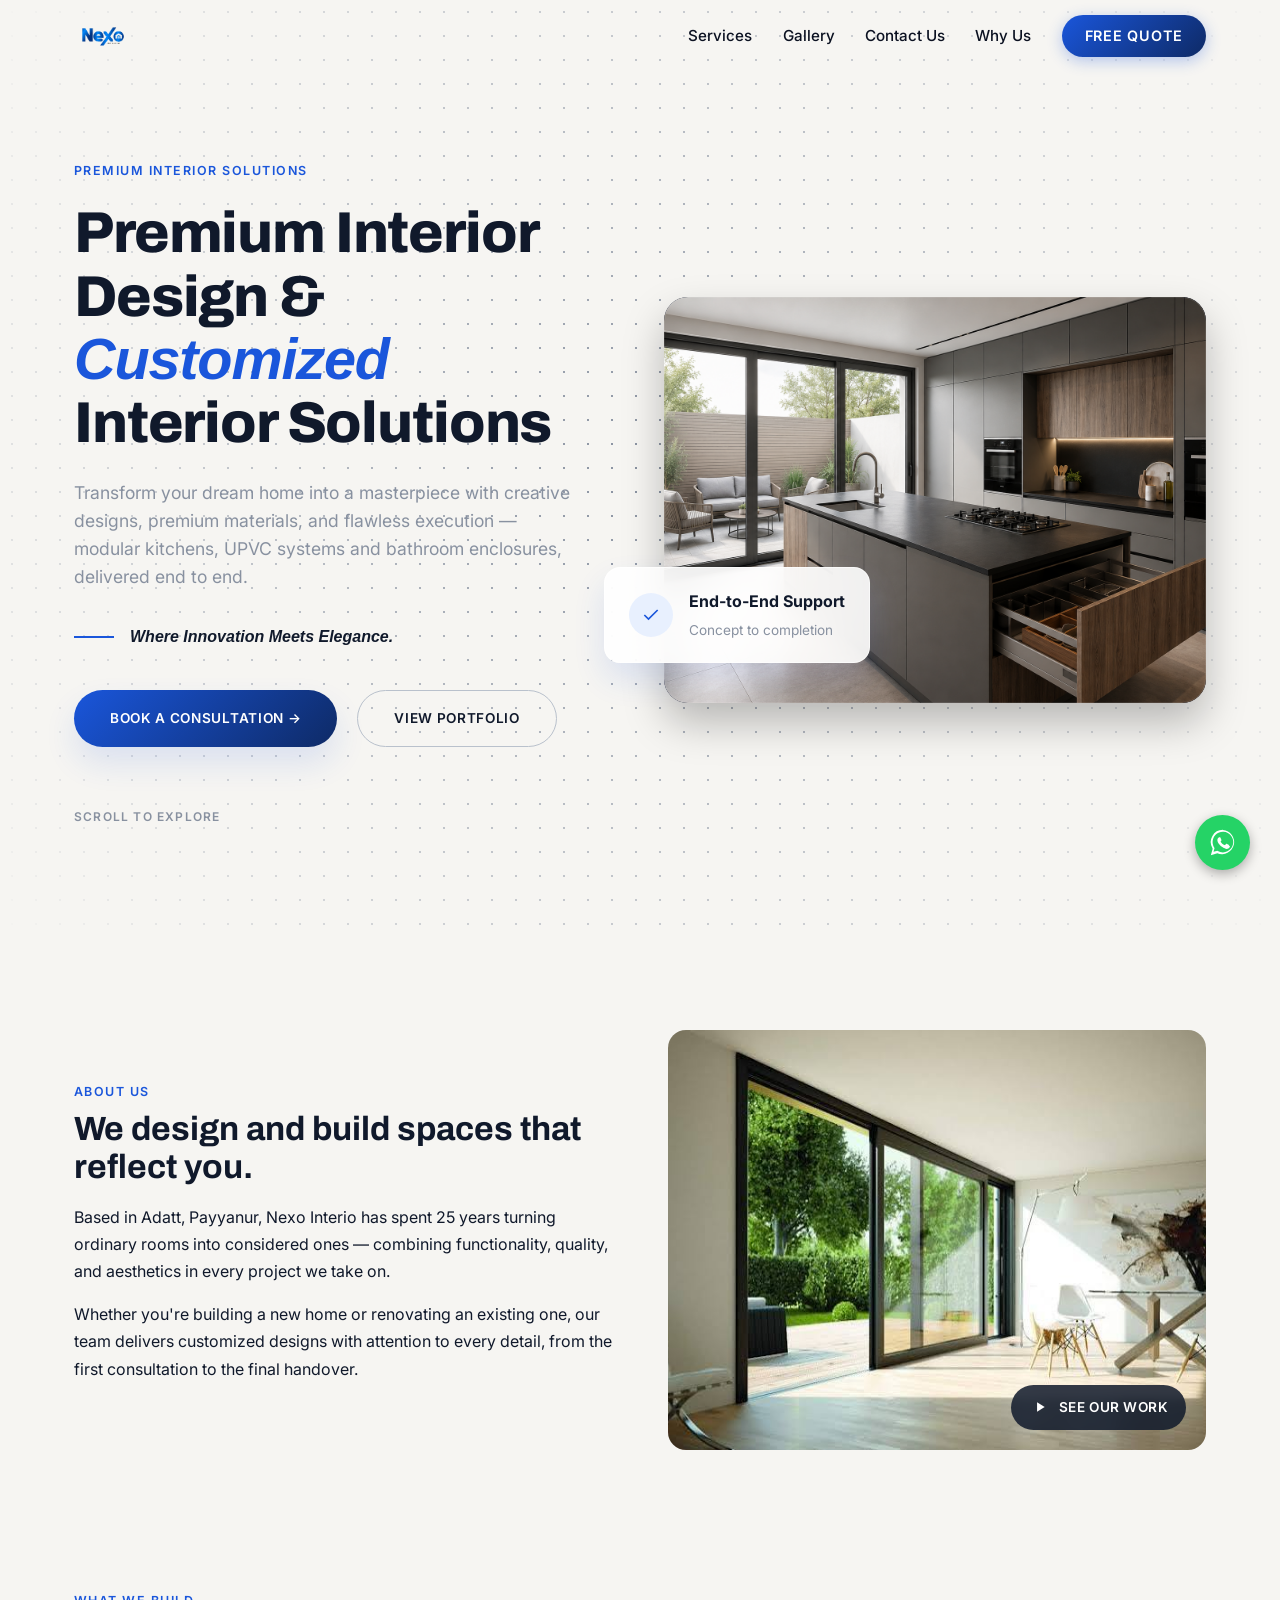
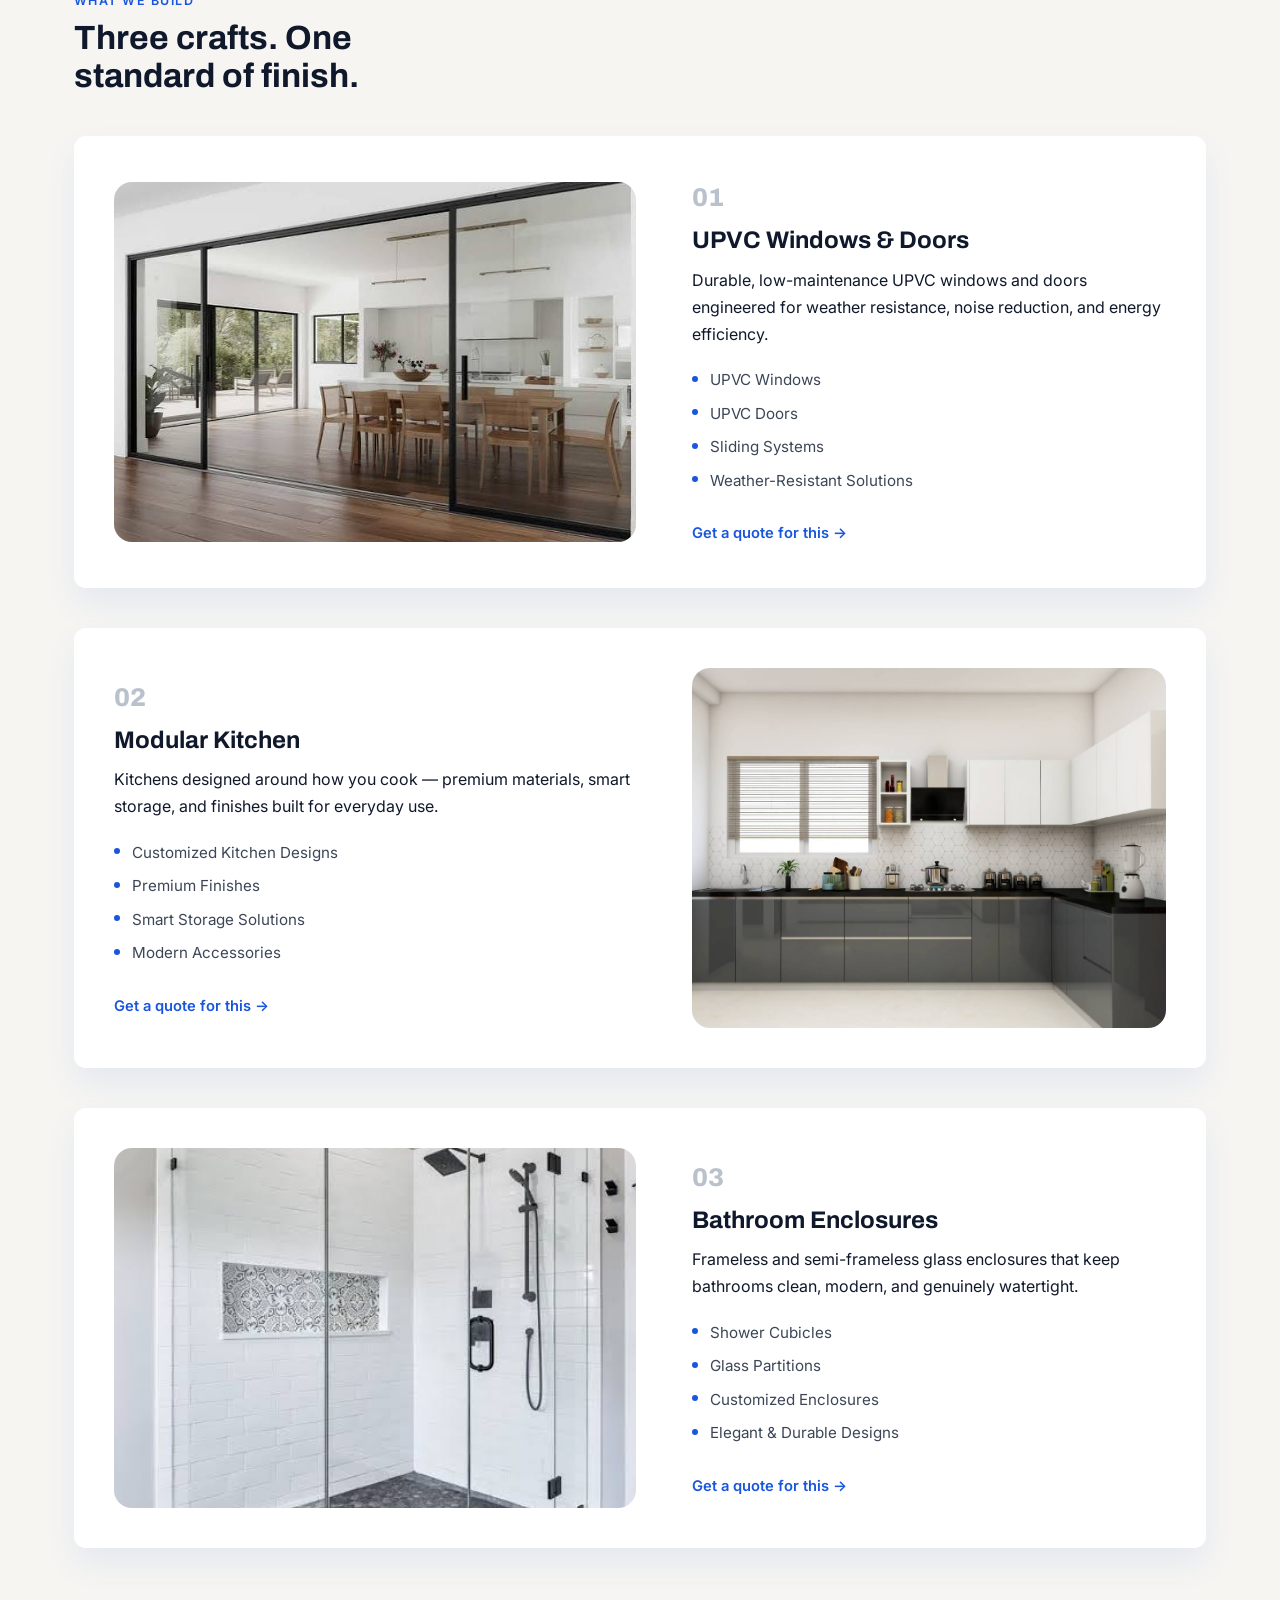
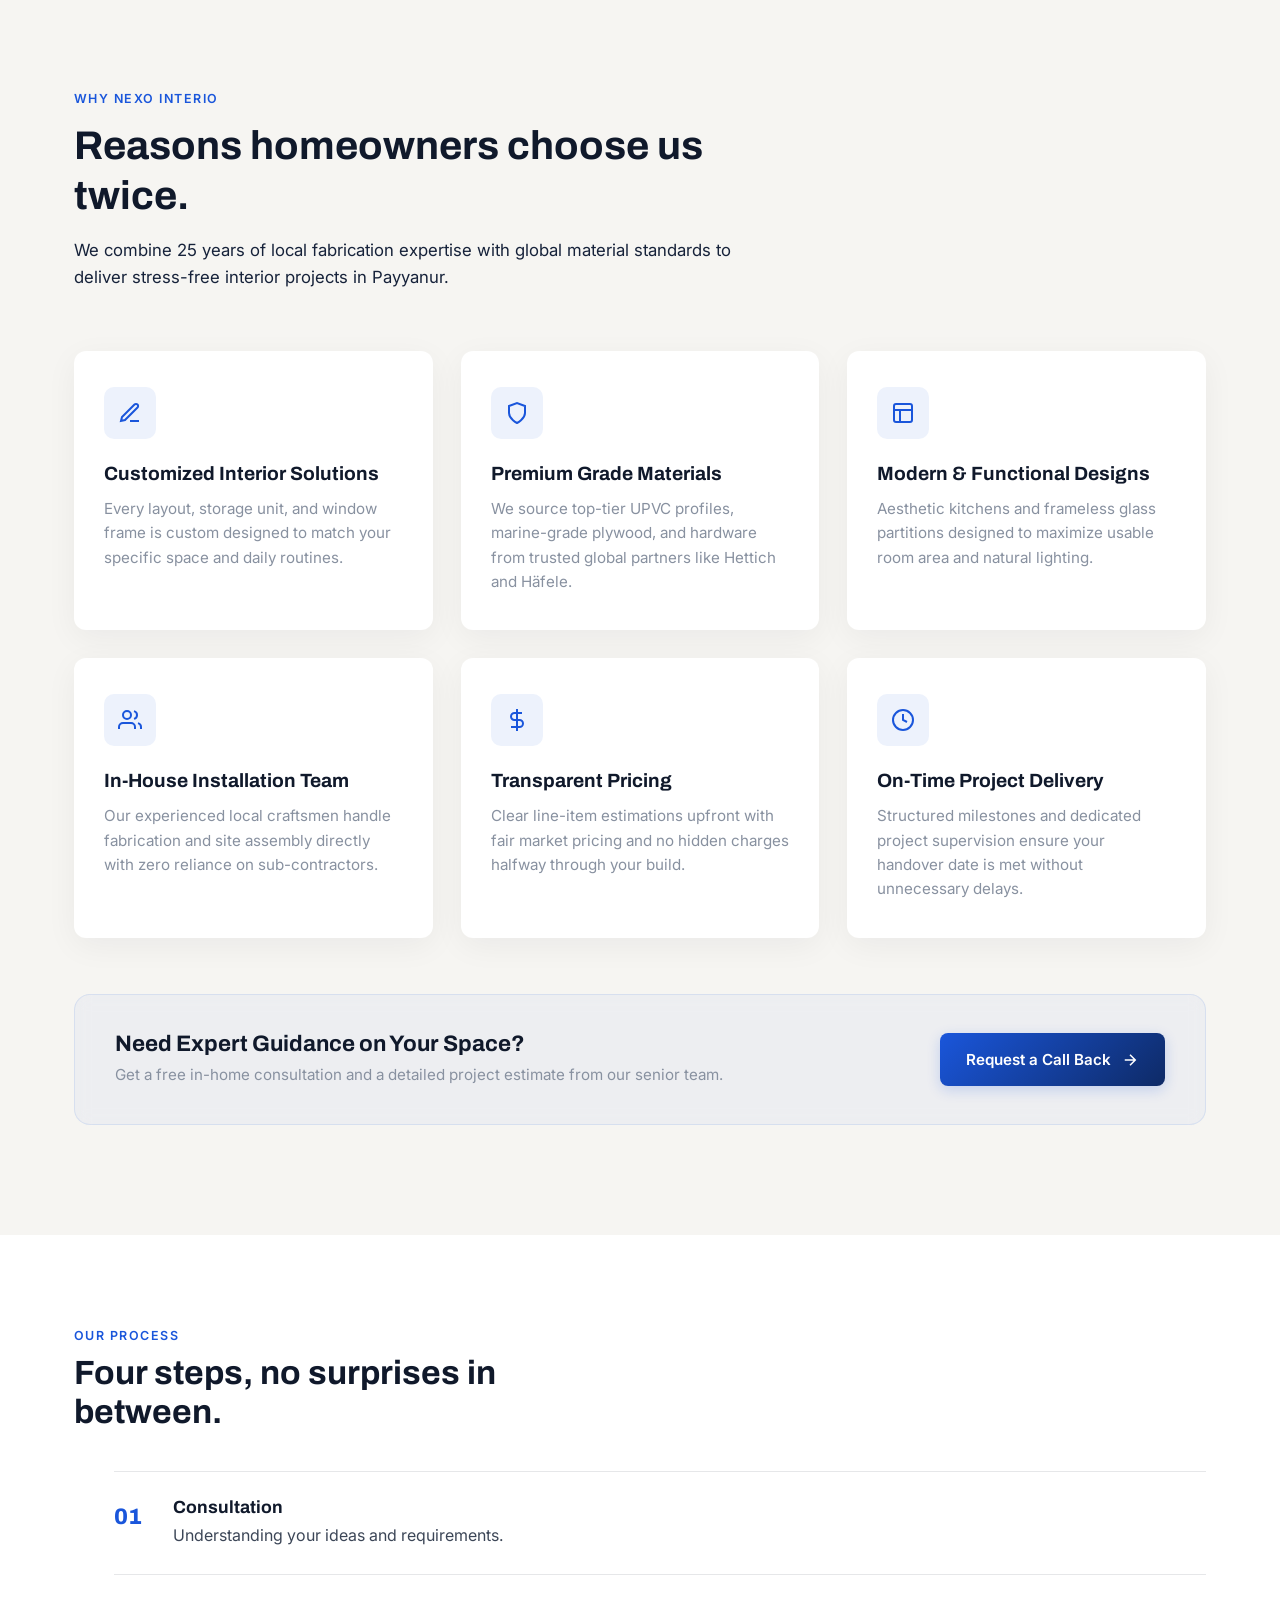
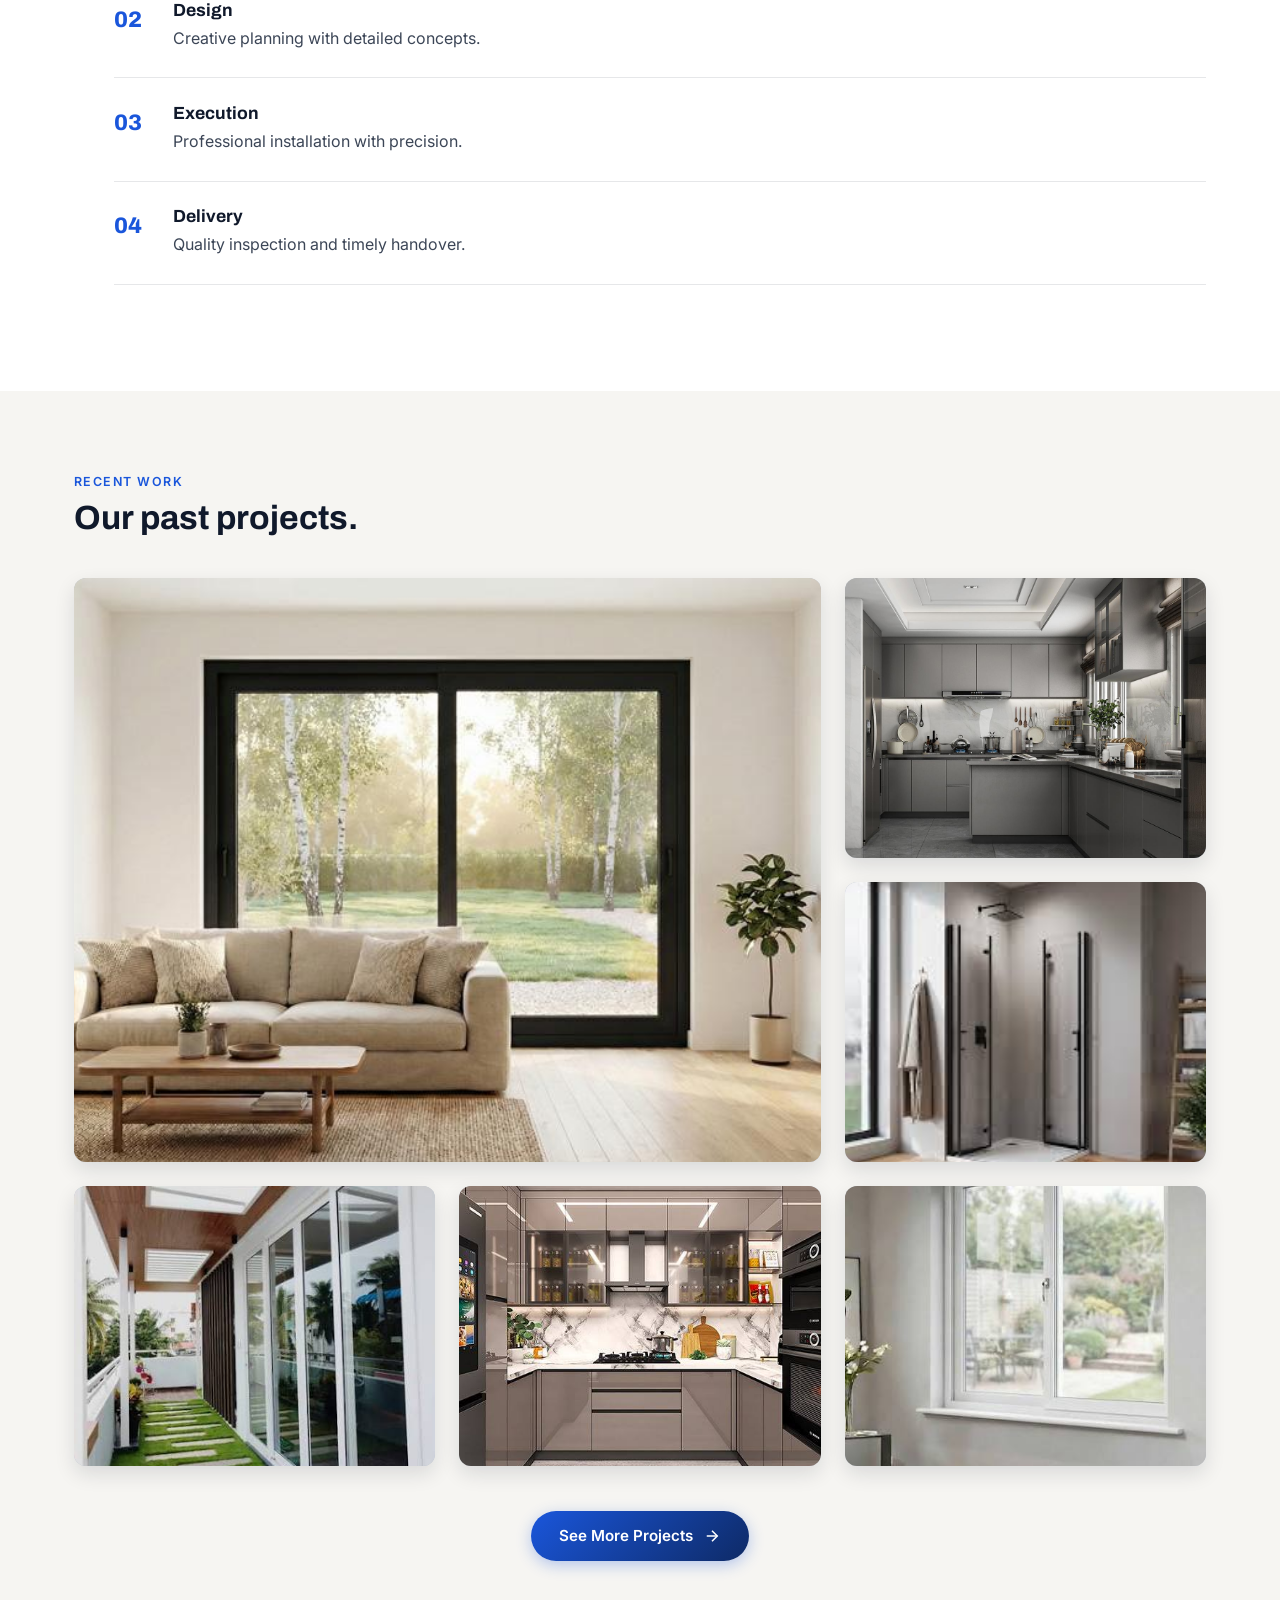
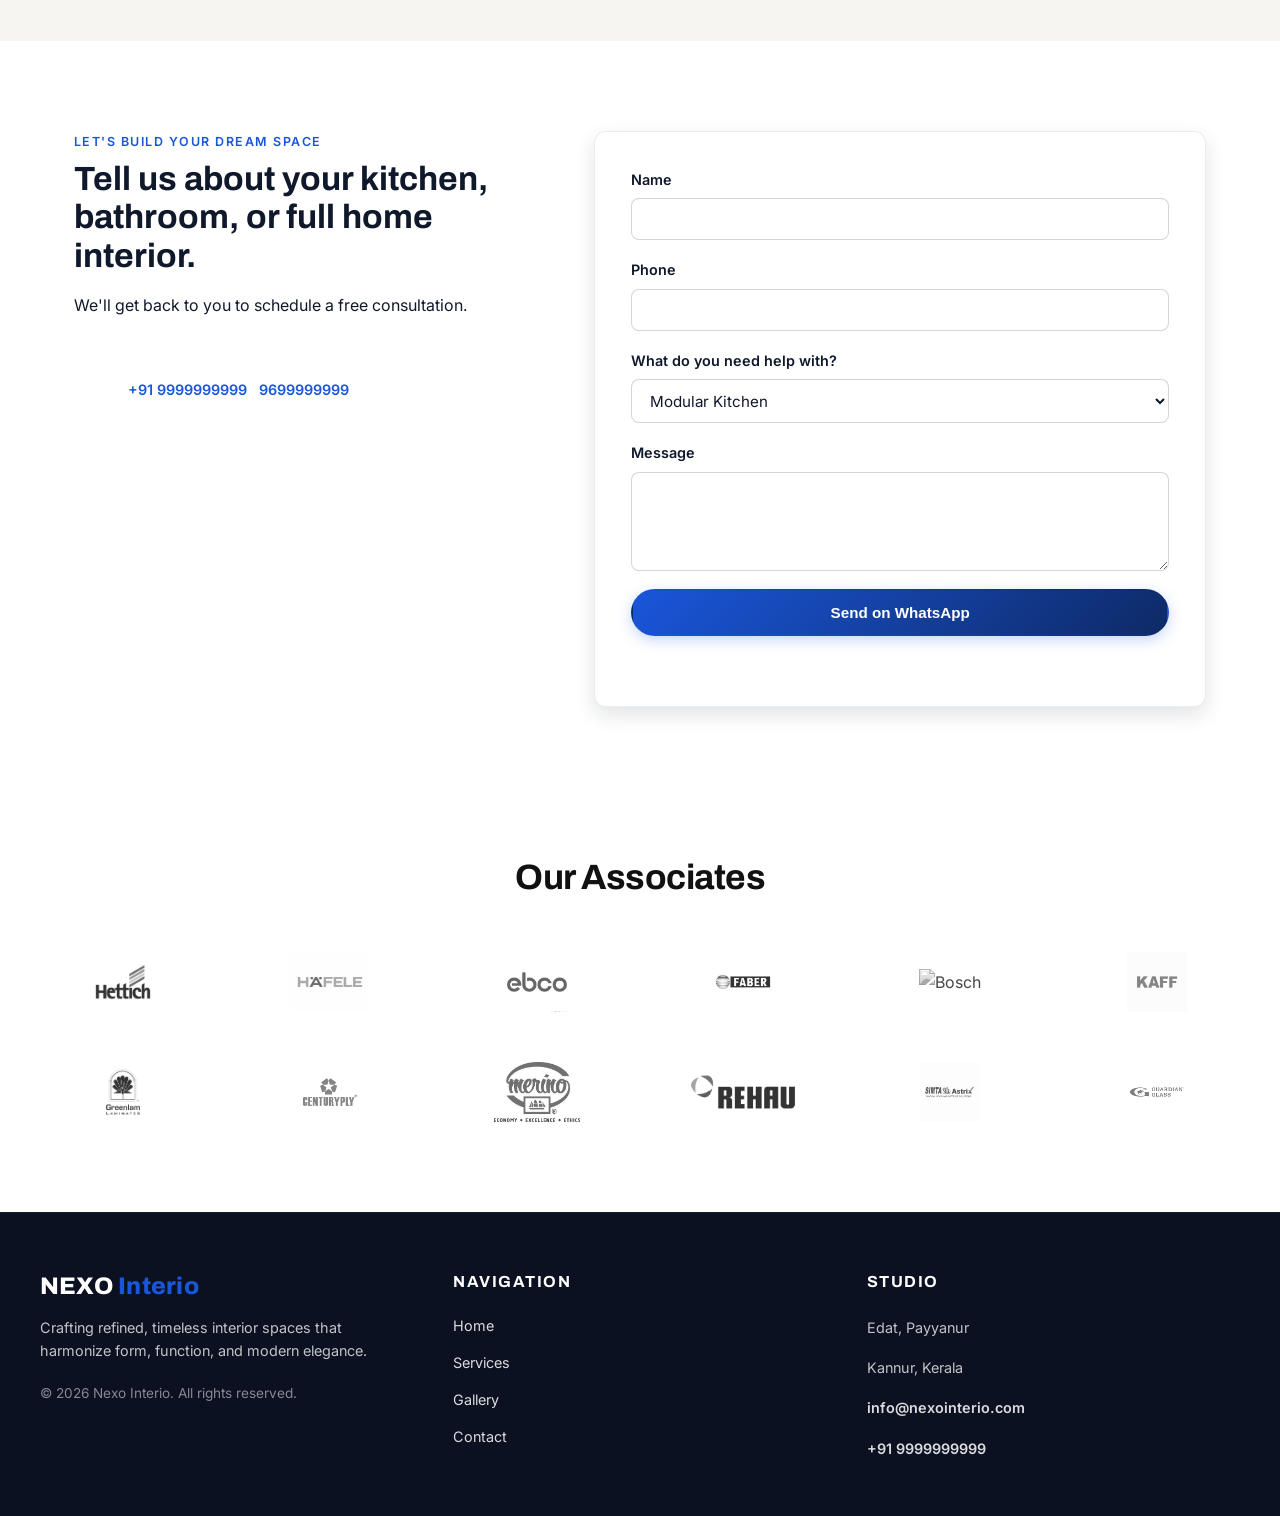
==== commit 2e130a26: "full refactor" ====
--- a/index.html
+++ b/index.html
@@ -4,8 +4,9 @@
 <head>
     <meta charset="UTF-8">
     <meta name="viewport" content="width=device-width, initial-scale=1.0">
-    <title>Nexo Interio | Best Interior Designers & Aluminium Fabrication in Payyanur</title>
-    <meta name="title" content="Nexo Interio | Best Interior Designers & Aluminium Fabrication in Payyanur">
+    <title>demo
+    </title>
+    <meta name="title" content="">
     <meta name="description"
         content="Nexo Interio provides premium UPVC windows & doors, modular kitchens, and bathroom glass enclosures in Payyanur, Kannur, Kerala. 25+ years experience. Get a free quote today!">
     <meta name="keywords"
@@ -33,15 +34,7 @@
     <header class="site-header" id="top">
         <div class="wrap header-inner">
             <a href="#top" class="brand">
-                <span class="brand-mark" aria-hidden="true">
-                    <svg viewBox="0 0 40 40" width="34" height="34">
-                        <rect x="4" y="4" width="32" height="32" rx="6" fill="none" stroke="currentColor"
-                            stroke-width="3" />
-                        <path d="M12 26 L20 12 L28 26" fill="none" stroke="currentColor" stroke-width="3"
-                            stroke-linecap="square" />
-                    </svg>
-                </span>
-                <span class="brand-word">NEXO <em>Interio</em></span>
+                <img src="assets/images/nexo_trans.png" alt="Nexo Interio Logo" class="brand-logo">
             </a>
 
             <nav class="main-nav" id="mainNav">
@@ -49,13 +42,7 @@
                 <a href="gallery.html">Gallery</a>
                 <a href="contact.html">Contact Us</a>
                 <a href="#why">Why Us</a>
-                <a href="assets/images/brochure.jpg" download="Nexo-Interio-Brochure" class="nav-brochure">
-                    <svg viewBox="0 0 24 24" width="16" height="16" fill="currentColor">
-                        <path d="M19 9h-4V3H9v6H5l7 7 7-7zM5 18v2h14v-2H5z" />
-                    </svg>
-                    Brochure
-                </a>
-                <a href="#contact" class="nav-cta">Get a Quote</a>
+                <a href="#contact" class="nav-cta">FREE QUOTE</a>
             </nav>
 
             <button class="nav-toggle" id="navToggle" aria-label="Open menu" aria-expanded="false">
@@ -64,40 +51,44 @@
         </div>
     </header>
 
-    <section class="hero" style="background-image: url('assets/images/hero.webp');">
-        <div class="hero-overlay"></div>
-        <div class="wrap hero-inner">
-            <p class="eyebrow">Aluminium Fabrication &amp; Interior Solutions · Payyanur</p>
-            <h1>Functional.<br>Beautiful.<br><span class="accent">Built to last.</span></h1>
-            <p class="hero-sub">
-                From custom UPVC windows and doors to modular kitchens and glass
-                enclosures — we design, fabricate and install spaces built to
-                last, right here in Payyanur.
-            </p>
-            <div class="hero-actions">
-                <a href="#contact" class="btn btn-primary">Get a Free Quote</a>
-                <a href="tel:+919999999999" class="btn btn-ghost">
-                    <svg width="16" height="16" viewBox="0 0 24 24" fill="none" stroke="currentColor" stroke-width="2">
-                        <path
-                            d="M22 16.92v3a2 2 0 0 1-2.18 2 19.79 19.79 0 0 1-8.63-3.07 19.5 19.5 0 0 1-6-6 19.79 19.79 0 0 1-3.07-8.67A2 2 0 0 1 4.11 2h3a2 2 0 0 1 2 1.72c.127.96.361 1.903.7 2.81a2 2 0 0 1-.45 2.11L8.09 9.91a16 16 0 0 0 6 6l1.27-1.27a2 2 0 0 1 2.11-.45c.907.339 1.85.573 2.81.7A2 2 0 0 1 22 16.92z" />
-                    </svg>
-                    Call Now
-                </a>
-            </div>
-        </div>
-
-        <div class="hero-stats wrap">
-            <div>
-                <h3>25+</h3>
-                <span>Years of Experience</span>
-            </div>
-            <div>
-                <h3>250+</h3>
-                <span>Projects Completed</span>
-            </div>
-            <div>
-                <h3>100%</h3>
-                <span>Custom Solutions</span>
+    <section class="hero-v2">
+        <div class="hero-v2-grid wrap">
+            <div class="hero-v2-content">
+                <p class="eyebrow">PREMIUM INTERIOR SOLUTIONS</p>
+                <h1 class="hero-v2-headline">Premium Interior Design & <span
+                        class="accent-blue">Customized</span><br>Interior Solutions</h1>
+                <p class="hero-sub">Transform your dream home into a masterpiece with creative designs, premium
+                    materials, and flawless execution — modular kitchens, UPVC systems and bathroom enclosures,
+                    delivered end to end.</p>
+
+                <div class="hero-subline">
+                    <span class="subline-dash"></span>
+                    <span>Where Innovation Meets Elegance.</span>
+                </div>
+
+                <div class="hero-actions">
+                    <a href="#contact" class="btn btn-primary">BOOK A CONSULTATION &rarr;</a>
+                    <a href="#portfolio" class="btn btn-ghost">VIEW PORTFOLIO</a>
+                </div>
+
+                <p class="scroll-explore">SCROLL TO EXPLORE</p>
+            </div>
+            <div class="hero-v2-visual">
+                <div class="visual-card">
+                    <img src="assets/images/herofit.png" alt="Signature modular kitchen" style="width: 100%; height: 100%; object-fit: cover; object-position: center; position: absolute; inset: 0; z-index: 0;">
+                </div>
+
+                <div class="glass-card">
+                    <div class="glass-icon">
+                        <svg viewBox="0 0 24 24" fill="none" stroke="currentColor" stroke-width="2">
+                            <polyline points="20 6 9 17 4 12"></polyline>
+                        </svg>
+                    </div>
+                    <div class="glass-text">
+                        <strong>End-to-End Support</strong>
+                        <span>Concept to completion</span>
+                    </div>
+                </div>
             </div>
         </div>
     </section>
@@ -497,6 +488,50 @@
         </div>
     </footer>
 
+    <nav class="mobile-bottom-nav">
+        <a href="#top" class="nav-item">
+            <svg viewBox="0 0 24 24" width="24" height="24" fill="none" stroke="currentColor" stroke-width="2">
+                <path d="M3 9l9-7 9 7v11a2 2 0 0 1-2 2H5a2 2 0 0 1-2-2z"></path>
+                <polyline points="9 22 9 12 15 12 15 22"></polyline>
+            </svg>
+            <span>HOME</span>
+        </a>
+        <a href="gallery.html" class="nav-item">
+            <svg viewBox="0 0 24 24" width="24" height="24" fill="none" stroke="currentColor" stroke-width="2">
+                <rect x="3" y="3" width="7" height="7"></rect>
+                <rect x="14" y="3" width="7" height="7"></rect>
+                <rect x="14" y="14" width="7" height="7"></rect>
+                <rect x="3" y="14" width="7" height="7"></rect>
+            </svg>
+            <span>WORK</span>
+        </a>
+        <a href="tel:+919999999999" class="nav-item center-action">
+            <div class="center-btn">
+                <svg viewBox="0 0 24 24" width="24" height="24" fill="none" stroke="currentColor" stroke-width="2">
+                    <path
+                        d="M22 16.92v3a2 2 0 0 1-2.18 2 19.79 19.79 0 0 1-8.63-3.07 19.5 19.5 0 0 1-6-6 19.79 19.79 0 0 1-3.07-8.67A2 2 0 0 1 4.11 2h3a2 2 0 0 1 2 1.72 12.84 12.84 0 0 0 .7 2.81 2 2 0 0 1-.45 2.11L8.09 9.91a16 16 0 0 0 6 6l1.27-1.27a2 2 0 0 1 2.11-.45 12.84 12.84 0 0 0 2.81.7A2 2 0 0 1 22 16.92z">
+                    </path>
+                </svg>
+            </div>
+        </a>
+        <a href="https://wa.me/919999999999" class="nav-item">
+            <svg viewBox="0 0 24 24" width="24" height="24" fill="none" stroke="currentColor" stroke-width="2">
+                <path
+                    d="M21 11.5a8.38 8.38 0 0 1-.9 3.8 8.5 8.5 0 0 1-7.6 4.7 8.38 8.38 0 0 1-3.8-.9L3 21l1.9-5.7a8.38 8.38 0 0 1-.9-3.8 8.5 8.5 0 0 1 4.7-7.6 8.38 8.38 0 0 1 3.8-.9h.5a8.48 8.48 0 0 1 8 8v.5z">
+                </path>
+            </svg>
+            <span>CHAT</span>
+        </a>
+        <button class="nav-item menu-toggle" aria-label="Menu">
+            <svg viewBox="0 0 24 24" width="24" height="24" fill="none" stroke="currentColor" stroke-width="2">
+                <line x1="3" y1="12" x2="21" y2="12"></line>
+                <line x1="3" y1="6" x2="21" y2="6"></line>
+                <line x1="3" y1="18" x2="21" y2="18"></line>
+            </svg>
+            <span>MENU</span>
+        </button>
+    </nav>
+
     <a href="https://wa.me/919999999999?text=Hello!%20I%20would%20like%20to%20inquire%20about%20your%20services."
         class="whatsapp-float" target="_blank" rel="noopener noreferrer" aria-label="Chat on WhatsApp">
         <svg viewBox="0 0 32 32" class="whatsapp-icon">
--- a/style.css
+++ b/style.css
@@ -12,8 +12,7 @@
     --silver: #B9C1CC;
     --silver-dim: #8891A0;
     --paper: #F6F5F2;
-    --copper: #B8632F;
-    --copper-deep: #93501F;
+
     --whatsapp: #25D366;
     --color-primary: var(--blue);
     --color-primary-deep: var(--blue-deep);
@@ -190,14 +189,14 @@
 }
 
 .btn-primary {
-    background: var(--blue);
+    background: var(--theme-primary-gradient, linear-gradient(135deg, var(--blue), var(--blue-deep)));
     color: #fff;
     box-shadow: 0 4px 14px rgba(26, 86, 219, 0.25);
 }
 
 .btn-primary:hover {
-    background: var(--blue-deep);
-    transform: translateY(-2px);
+    background: var(--theme-primary-gradient, linear-gradient(135deg, var(--blue), var(--blue-deep)));
+    transform: scale(1.02) translateY(-2px);
     box-shadow: 0 6px 20px rgba(26, 86, 219, 0.4);
 }
 
@@ -229,11 +228,11 @@
 
 .site-header .brand,
 .site-header .main-nav a:not(.nav-cta) {
-    color: #fff;
+    color: #0B1121;
 }
 
 .site-header .nav-toggle span {
-    background: #fff;
+    background: #0B1121;
 }
 
 .site-header.is-scrolled {
@@ -271,21 +270,10 @@
     transform: scale(1.02);
 }
 
-.brand-mark {
-    display: flex;
-    color: var(--blue);
-}
-
-.brand-word {
-    font-family: var(--font-display);
-    font-weight: 800;
-    font-size: 1.15rem;
-    letter-spacing: 0.01em;
-}
-
-.brand-word em {
-    font-style: normal;
-    color: var(--copper);
+.brand-logo {
+    height: 40px;
+    width: auto;
+    object-fit: contain;
 }
 
 .main-nav {
@@ -322,16 +310,22 @@
 }
 
 .nav-cta {
-    background: var(--ink);
-    color: #fff;
-    padding: 0.55em 1.2em;
+    background: linear-gradient(135deg, #1A56DB, #0E2A66);
+    color: #fff !important;
+    padding: 0.6em 1.6em;
     border-radius: 999px;
-    transition: background 0.2s ease, transform 0.2s ease;
+    font-weight: 600;
+    font-size: 0.9rem;
+    letter-spacing: 0.05em;
+    text-transform: uppercase;
+    box-shadow: 0 4px 15px rgba(26, 86, 219, 0.3);
+    transition: all 0.3s ease;
 }
 
 .nav-cta:hover {
-    background: var(--blue-deep);
-    transform: translateY(-1px);
+    background: linear-gradient(135deg, #1A56DB, #0E2A66);
+    box-shadow: 0 6px 20px rgba(26, 86, 219, 0.45);
+    transform: translateY(-2px);
 }
 
 .nav-toggle {
@@ -368,105 +362,6 @@
 
 
 /* --- Homepage --- */
-.hero {
-    position: relative;
-    min-height: 92vh;
-    display: flex;
-    flex-direction: column;
-    justify-content: center;
-    color: #fff;
-    background-size: cover;
-    background-position: center;
-    overflow: hidden;
-    padding: 140px 0 0;
-}
-
-.hero-overlay {
-    position: absolute;
-    inset: 0;
-    background: linear-gradient(100deg,
-            rgba(15, 20, 34, 0.93) 0%,
-            rgba(15, 20, 34, 0.8) 42%,
-            rgba(15, 20, 34, 0.38) 100%);
-}
-
-.hero-inner {
-    position: relative;
-    max-width: 700px;
-    animation: fadeInUp 0.8s ease-out;
-}
-
-.hero .eyebrow {
-    color: var(--silver);
-}
-
-.hero h1 {
-    font-size: clamp(2.3rem, 6vw, 4rem);
-    font-weight: 800;
-    margin-bottom: 0.4em;
-}
-
-.hero h1 .accent {
-    color: var(--copper);
-}
-
-.hero-sub {
-    font-size: 1.08rem;
-    color: rgba(255, 255, 255, 0.85);
-    max-width: 52ch;
-}
-
-.hero-actions {
-    display: flex;
-    flex-wrap: wrap;
-    gap: 1em;
-    margin: 2em 0;
-}
-
-.hero-actions .btn-ghost {
-    display: inline-flex;
-    align-items: center;
-    gap: 0.55em;
-}
-
-.hero-stats {
-    position: relative;
-    display: flex;
-    gap: 0;
-    margin-top: 64px;
-    padding: 34px 24px;
-    border-top: 1px solid rgba(255, 255, 255, 0.18);
-}
-
-.hero-stats>div {
-    flex: 1;
-    padding-left: 32px;
-
-    padding-right: 32px;
-
-    border-right: 1px solid rgba(255, 255, 255, 0.18);
-}
-
-
-.hero-stats>div:first-child {
-    padding-left: 0;
-}
-
-.hero-stats>div:last-child {
-    border-right: none;
-}
-
-.hero-stats h3 {
-    font-size: clamp(1.5rem, 3vw, 2.1rem);
-    color: #fff;
-    margin: 0;
-}
-
-.hero-stats span {
-    color: #cfd5df;
-    font-size: 0.85rem;
-}
-
 
 /* --- Legacy Candidates --- */
 .page-banner {
@@ -571,18 +466,19 @@
 
 .services {
     padding: 70px 0 30px;
-    background: #fff;
+    background: var(--paper);
 }
 
 .services h2 {
     font-size: clamp(1.6rem, 3vw, 2.1rem);
     max-width: 20ch;
+    color: var(--ink);
 }
 
 .build-rows {
     margin-top: 2.5em;
     display: grid;
-    gap: 90px;
+    gap: 40px;
 }
 
 .build-row {
@@ -590,6 +486,16 @@
     grid-template-columns: 1.1fr 1fr;
     gap: 3.5em;
     align-items: center;
+    background: #ffffff;
+    border-radius: var(--radius-lg);
+    padding: 2.5em;
+    box-shadow: var(--glass-shadow, 0 16px 32px rgba(26, 86, 219, 0.08));
+    transition: transform 0.3s ease, box-shadow 0.3s ease;
+}
+
+.build-row:hover {
+    transform: translateY(-4px);
+    box-shadow: var(--glass-shadow, 0 24px 48px rgba(26, 86, 219, 0.15));
 }
 
 .build-row--reverse .build-photo {
@@ -648,7 +554,7 @@
     top: 0.55em;
     width: 6px;
     height: 6px;
-    background: var(--copper);
+    background: var(--blue);
     border-radius: 50%;
 }
 
@@ -667,52 +573,6 @@
 }
 
 
-.why {
-    padding: 80px 0;
-    background: var(--ink);
-    color: #fff;
-}
-
-.why-grid {
-    display: grid;
-    grid-template-columns: 1fr 1.3fr;
-    gap: 3em;
-}
-
-.why h2 {
-    font-size: clamp(1.6rem, 3vw, 2.1rem);
-    max-width: 14ch;
-}
-
-.why-list {
-    display: grid;
-    grid-template-columns: repeat(2, 1fr);
-    gap: 0.9em 2em;
-}
-
-.why-list li {
-    padding-left: 1.3em;
-    position: relative;
-    font-weight: 500;
-    transition: transform 0.2s ease;
-}
-
-.why-list li:hover {
-    transform: translateX(4px);
-    color: #fff;
-}
-
-.why-list li::before {
-    content: '';
-    position: absolute;
-    left: 0;
-    top: 0.5em;
-    width: 8px;
-    height: 2px;
-    background: var(--copper);
-}
-
-
 .process {
     padding: 90px 0;
     background: #fff;
@@ -827,20 +687,34 @@
 
 .gallery h2 {
     font-size: clamp(1.6rem, 3vw, 2.1rem);
+    color: var(--ink);
 }
 
 .gallery-grid {
-    margin-top: 2em;
+    margin-top: 2.5em;
     display: grid;
     grid-template-columns: repeat(3, 1fr);
-    gap: 14px;
+    grid-auto-rows: 280px;
+    gap: 24px;
+}
+
+.gallery-item:nth-child(1) {
+    grid-column: span 2;
+    grid-row: span 2;
 }
 
 .gallery-item {
-    aspect-ratio: 4 / 3;
-    border-radius: var(--radius);
+    border-radius: var(--radius-lg);
     overflow: hidden;
     background: var(--silver);
+    position: relative;
+    box-shadow: var(--shadow-md);
+    transition: box-shadow 0.4s ease, transform 0.4s ease;
+}
+
+.gallery-item:hover {
+    box-shadow: var(--shadow-lg);
+    z-index: 1; /* Keep elevated above others on hover */
 }
 
 .gallery-item img {
@@ -860,44 +734,7 @@
     gap: 20px;
 }
 
-.gallery-card {
-    position: relative;
-    border-radius: 8px;
-    overflow: hidden;
-    aspect-ratio: 4 / 3;
-}
-
-.gallery-card img {
-    width: 100%;
-    height: 100%;
-    object-fit: cover;
-    transition: transform 0.4s ease;
-}
-
-.gallery-card:hover img {
-    transform: scale(1.05);
-}
-
-.gallery-overlay {
-    position: absolute;
-    inset: 0;
-    background: linear-gradient(to top, rgba(0, 0, 0, 0.7) 0%, transparent 60%);
-    display: flex;
-    align-items: flex-end;
-    padding: 20px;
-    opacity: 0;
-    transition: opacity 0.3s ease;
-}
-
-.gallery-overlay span {
-    color: #fff;
-    font-weight: 600;
-    font-size: 0.95rem;
-}
-
-.gallery-card:hover .gallery-overlay {
-    opacity: 1;
-}
+/* Refactored gallery-card and gallery-overlay are located below */
 
 
 /* --- Homepage --- */
@@ -1029,11 +866,11 @@
 
 
 .site-footer {
-    background-color: #121212;
-    color: #e0e0e0;
+    background-color: #0B1121;
+    color: var(--paper);
     font-family: var(--font-body);
     padding: 60px 20px 40px;
-    border-top: 1px solid rgba(255, 255, 255, 0.1);
+    border-top: 1px solid rgba(255, 255, 255, 0.05);
 }
 
 .footer-container {
@@ -1050,26 +887,29 @@
 }
 
 .footer-logo {
+    font-family: var(--font-display);
     font-size: 1.5rem;
-    letter-spacing: 2px;
+    font-weight: 800;
+    letter-spacing: 0.01em;
     margin-bottom: 15px;
     color: #ffffff;
 }
 
 .footer-logo span {
-    color: var(--copper);
+    font-style: normal;
+    color: var(--blue);
 }
 
 .brand-desc {
     font-size: 0.9rem;
     line-height: 1.6;
-    color: #a0a0a0;
+    color: rgba(255, 255, 255, 0.75);
     margin-bottom: 20px;
 }
 
 .copyright {
-    font-size: 0.8rem;
-    color: #666666;
+    font-size: 0.85rem;
+    color: rgba(255, 255, 255, 0.5);
 }
 
 .footer-title {
@@ -1092,22 +932,22 @@
 
 .footer-links a,
 .contact-link a {
-    color: #a0a0a0;
+    color: rgba(255, 255, 255, 0.85);
     text-decoration: none;
     font-size: 0.9rem;
-    transition: color 0.3s ease;
+    transition: color 0.3s ease, transform 0.3s ease;
 }
 
 .footer-links a:hover,
 .contact-link a:hover {
-    color: var(--copper);
+    color: var(--blue);
 }
 
 .contact-details {
     font-style: normal;
     font-size: 0.9rem;
     line-height: 1.8;
-    color: #a0a0a0;
+    color: rgba(255, 255, 255, 0.75);
 }
 
 
@@ -1246,30 +1086,6 @@
         display: flex;
     }
 
-    .hero {
-        min-height: auto;
-        padding: 110px 0 0;
-    }
-
-    .hero-stats {
-        flex-direction: column;
-        gap: 20px;
-        margin-top: 40px;
-        padding: 24px 20px;
-    }
-
-    .hero-stats>div {
-        padding-right: 0;
-        padding-bottom: 16px;
-        border-right: none;
-        border-bottom: 1px solid rgba(255, 255, 255, 0.18);
-    }
-
-    .hero-stats>div:last-child {
-        border-bottom: none;
-        padding-bottom: 0;
-    }
-
     .about,
     .services,
     .why,
@@ -1339,10 +1155,8 @@
 
 
 .gallery-item,
-.why-list li,
 .process-list li,
-.partner-card,
-.hero-stats>div {
+.partner-card {
     transition-delay: calc(var(--i, 0) * 0.12s);
 }
 
@@ -1378,8 +1192,7 @@
 
 /* Why Us Section */
 .why {
-    background-color: var(--ink);
-    color: #ffffff;
+    background-color: var(--paper);
     padding: 110px 0;
 }
 
@@ -1390,8 +1203,9 @@
 }
 
 .why-header .eyebrow {
-    color: var(--copper);
+    color: var(--theme-primary, var(--blue));
     margin-bottom: 12px;
+    font-weight: 600;
 }
 
 .why-header h2 {
@@ -1399,11 +1213,11 @@
     font-weight: 700;
     line-height: 1.25;
     margin-bottom: 16px;
-    color: #ffffff;
+    color: var(--theme-text-main, var(--ink));
 }
 
 .why-intro {
-    color: var(--silver-dim);
+    color: var(--theme-text-main, var(--ink-soft));
     font-size: 1.05rem;
     line-height: 1.6;
 }
@@ -1415,10 +1229,10 @@
 }
 
 .why-card {
-    background: rgba(255, 255, 255, 0.03);
-    border: 1px solid rgba(255, 255, 255, 0.08);
+    background: var(--glass-bg, #ffffff);
     border-radius: 12px;
     padding: 36px 30px;
+    box-shadow: var(--glass-shadow, 0 8px 32px rgba(16, 25, 43, 0.05));
     transition: transform 0.4s cubic-bezier(0.16, 1, 0.3, 1),
         border-color 0.4s ease,
         background-color 0.4s ease,
@@ -1427,38 +1241,37 @@
 
 .why-card:hover {
     transform: translateY(-8px);
-    background: rgba(255, 255, 255, 0.06);
-    border-color: rgba(184, 99, 47, 0.4);
-    box-shadow: 0 16px 32px rgba(0, 0, 0, 0.25);
+    box-shadow: 0 16px 32px rgba(26, 86, 219, 0.1);
 }
 
 .why-icon {
     width: 52px;
     height: 52px;
     border-radius: 10px;
-    background: rgba(184, 99, 47, 0.12);
-    color: var(--copper);
+    background: rgba(26, 86, 219, 0.08);
+    color: var(--theme-primary, var(--blue));
     display: flex;
     align-items: center;
     justify-content: center;
     margin-bottom: 24px;
-    transition: transform 0.3s ease, background 0.3s ease;
+    transition: transform 0.3s ease, background 0.3s ease, color 0.3s ease;
 }
 
 .why-card:hover .why-icon {
     transform: scale(1.08);
-    background: rgba(184, 99, 47, 0.22);
+    background: var(--theme-primary-gradient, linear-gradient(135deg, #1A56DB 0%, #0E2A66 100%));
+    color: #ffffff;
 }
 
 .why-card h3 {
     font-size: 1.2rem;
     font-weight: 700;
     margin-bottom: 12px;
-    color: #ffffff;
+    color: var(--theme-text-main, var(--ink));
 }
 
 .why-card p {
-    color: var(--silver-dim);
+    color: var(--theme-text-muted, var(--silver-dim));
     font-size: 0.95rem;
     line-height: 1.6;
     margin: 0;
@@ -1468,8 +1281,8 @@
 .why-cta-banner {
     margin-top: 56px;
     padding: 36px 40px;
-    background: linear-gradient(135deg, rgba(22, 34, 58, 0.7) 0%, rgba(16, 25, 43, 0.9) 100%);
-    border: 1px solid rgba(184, 99, 47, 0.25);
+    background: var(--theme-secondary-light, rgba(26, 86, 219, 0.04));
+    border: 1px solid rgba(26, 86, 219, 0.1);
     border-radius: 16px;
     display: flex;
     align-items: center;
@@ -1481,12 +1294,12 @@
 .cta-banner-content h3 {
     font-size: 1.4rem;
     font-weight: 700;
-    color: #ffffff;
+    color: var(--theme-text-main, var(--ink));
     margin-bottom: 6px;
 }
 
 .cta-banner-content p {
-    color: var(--silver-dim);
+    color: var(--theme-text-muted, var(--silver-dim));
     font-size: 0.95rem;
     margin: 0;
 }
@@ -1497,7 +1310,7 @@
     align-items: center;
     gap: 10px;
     padding: 14px 26px;
-    background-color: var(--copper);
+    background: var(--theme-primary-gradient, linear-gradient(135deg, #1A56DB 0%, #0E2A66 100%));
     color: #ffffff;
     font-weight: 600;
     font-size: 0.95rem;
@@ -1506,15 +1319,15 @@
     white-space: nowrap;
     position: relative;
     animation: pulse-glow 2s infinite;
-    transition: transform 0.3s ease, background-color 0.3s ease, box-shadow 0.3s ease;
+    transition: transform 0.3s ease, box-shadow 0.3s ease;
+    box-shadow: 0 4px 14px rgba(26, 86, 219, 0.2);
 }
 
 .btn-call-pulse:hover {
-    background-color: var(--copper-deep);
-    transform: translateY(-2px);
+    transform: translateY(-2px) scale(1.02);
     animation: none;
 
-    box-shadow: 0 10px 20px -5px rgba(184, 99, 47, 0.5);
+    box-shadow: 0 10px 20px -5px rgba(26, 86, 219, 0.5);
 }
 
 .btn-call-pulse svg {
@@ -1528,15 +1341,15 @@
 
 @keyframes pulse-glow {
     0% {
-        box-shadow: 0 0 0 0 rgba(184, 99, 47, 0.6);
+        box-shadow: 0 0 0 0 rgba(26, 86, 219, 0.6);
     }
 
     70% {
-        box-shadow: 0 0 0 14px rgba(184, 99, 47, 0);
+        box-shadow: 0 0 0 14px rgba(26, 86, 219, 0);
     }
 
     100% {
-        box-shadow: 0 0 0 0 rgba(184, 99, 47, 0);
+        box-shadow: 0 0 0 0 rgba(26, 86, 219, 0);
     }
 }
 
@@ -1557,7 +1370,7 @@
 
 /* --- Contact Page --- */
 .contact-section {
-    background-color: var(--ink);
+    background-color: var(--paper);
     padding: 80px 0;
 }
 
@@ -1572,26 +1385,27 @@
 .contact-form-wrap h2 {
     font-size: 1.8rem;
     font-weight: 700;
-    color: #ffffff;
+    color: var(--theme-text-main);
     margin-bottom: 28px;
 }
 
 .info-card {
-    background: rgba(255, 255, 255, 0.03);
-    border: 1px solid rgba(255, 255, 255, 0.08);
+    background: var(--glass-bg, #ffffff);
+    border: 1px solid rgba(16, 25, 43, 0.08);
     border-radius: 12px;
     padding: 36px;
+    box-shadow: var(--glass-shadow);
 }
 
 .info-card h3 {
     font-size: 0.9rem;
-    color: var(--copper);
+    color: var(--theme-primary);
     letter-spacing: 1.5px;
     margin-bottom: 16px;
 }
 
 .info-card .address {
-    color: #cbd5e1;
+    color: var(--color-text-muted);
     line-height: 1.7;
     margin-bottom: 28px;
     font-size: 0.95rem;
@@ -1602,18 +1416,24 @@
     align-items: flex-start;
     gap: 16px;
     margin-bottom: 20px;
-    color: #cbd5e1;
+    color: var(--theme-text-main);
     font-size: 0.95rem;
 }
 
 .info-icon {
     font-size: 1.2rem;
+    color: var(--theme-primary);
 }
 
 .contact-form {
     display: flex;
     flex-direction: column;
     gap: 18px;
+    background: #ffffff;
+    padding: 36px;
+    border-radius: 12px;
+    box-shadow: var(--shadow-md);
+    border: 1px solid rgba(16, 25, 43, 0.08);
 }
 
 .form-row {
@@ -1626,10 +1446,10 @@
 .form-group textarea {
     width: 100%;
     padding: 14px 18px;
-    background: #ffffff;
-    border: 1px solid transparent;
+    background: #F9FAFB;
+    border: 1px solid rgba(16, 25, 43, 0.1);
     border-radius: 6px;
-    color: var(--ink);
+    color: var(--theme-text-main);
     font-size: 0.95rem;
     outline: none;
     transition: border-color 0.3s ease, box-shadow 0.3s ease;
@@ -1637,8 +1457,8 @@
 
 .form-group input:focus,
 .form-group textarea:focus {
-    border-color: var(--copper);
-    box-shadow: 0 0 0 3px rgba(184, 99, 47, 0.25);
+    border-color: var(--theme-primary);
+    box-shadow: 0 0 0 3px rgba(26, 86, 219, 0.15);
 }
 
 .btn-submit {
@@ -1748,24 +1568,25 @@
 }
 
 .gallery-grid-custom {
-    display: grid;
-    grid-template-columns: repeat(3, 1fr);
-    gap: 24px;
+    column-count: 3;
+    column-gap: 1.5rem;
 }
 
 .gallery-card {
     position: relative;
-    border-radius: 12px;
+    border-radius: var(--radius-lg);
     overflow: hidden;
-    height: 280px;
     cursor: pointer;
     box-shadow: 0 8px 20px rgba(0, 0, 0, 0.06);
     transition: transform 0.35s ease, box-shadow 0.35s ease;
+    break-inside: avoid;
+    margin-bottom: 1.5rem;
 }
 
 .gallery-card img {
     width: 100%;
-    height: 100%;
+    height: auto;
+    display: block;
     object-fit: cover;
     transition: transform 0.5s ease;
 }
@@ -1776,36 +1597,46 @@
 }
 
 .gallery-card:hover img {
-    transform: scale(1.08);
+    transform: scale(1.05);
 }
 
 .gallery-overlay {
     position: absolute;
-    inset: 0;
-    background: linear-gradient(to top, rgba(16, 25, 43, 0.85) 0%, rgba(16, 25, 43, 0.2) 60%, transparent 100%);
+    inset: auto 0 0 0;
+    background: linear-gradient(to top, rgba(11, 23, 33, 0.9) 0%, transparent 100%);
     display: flex;
     flex-direction: column;
+    align-items: flex-start;
     justify-content: flex-end;
-    padding: 20px;
-    opacity: 0;
-    transition: opacity 0.3s ease;
+    padding: 40px 20px 20px;
+    pointer-events: none;
 }
 
 .gallery-overlay span {
     color: #ffffff;
     font-weight: 600;
-    font-size: 1.05rem;
+    font-size: 1.1rem;
+    text-align: left;
+    opacity: 0;
+    transform: translateY(15px);
+    transition: opacity 0.3s ease, transform 0.3s ease;
 }
 
 .gallery-overlay .zoom-hint {
     font-size: 0.82rem;
-    color: var(--silver-dim);
+    color: rgba(255, 255, 255, 0.8);
     margin-top: 4px;
     font-weight: 500;
-}
-
-.gallery-card:hover .gallery-overlay {
+    text-align: left;
+    opacity: 0;
+    transform: translateY(15px);
+    transition: opacity 0.3s ease 0.05s, transform 0.3s ease 0.05s;
+}
+
+.gallery-card:hover .gallery-overlay span,
+.gallery-card:hover .gallery-overlay .zoom-hint {
     opacity: 1;
+    transform: translateY(0);
 }
 
 
@@ -1875,13 +1706,13 @@
 
 @media (max-width: 900px) {
     .gallery-grid-custom {
-        grid-template-columns: repeat(2, 1fr);
+        column-count: 2;
     }
 }
 
 @media (max-width: 480px) {
     .gallery-grid-custom {
-        grid-template-columns: 1fr;
+        column-count: 1;
     }
 }
 
@@ -1966,20 +1797,22 @@
     align-items: center;
     gap: 10px;
     padding: 12px 28px;
-    background-color: transparent;
-    color: var(--ink-soft);
-    border: 2px solid var(--ink-soft);
-    border-radius: 6px;
+    background: linear-gradient(135deg, #1A56DB, #0E2A66);
+    color: #fff;
+    border: none;
+    border-radius: 999px;
     font-weight: 600;
     font-size: 0.95rem;
     text-decoration: none;
+    box-shadow: var(--glass-shadow, 0 4px 15px rgba(26, 86, 219, 0.3));
     transition: all 0.3s ease;
 }
 
 .btn-see-more:hover {
-    background-color: var(--ink-soft);
+    background: linear-gradient(135deg, #1A56DB, #0E2A66);
     color: #ffffff;
     transform: translateY(-2px);
+    box-shadow: 0 6px 20px rgba(26, 86, 219, 0.45);
 }
 
 .btn-see-more svg {
@@ -2000,22 +1833,22 @@
 .page-hero {
     position: relative;
     padding: 140px 0 70px;
-    background: linear-gradient(rgba(16, 25, 43, 0.88), rgba(16, 25, 43, 0.95)),
+    background: linear-gradient(rgba(246, 245, 242, 0.9), rgba(246, 245, 242, 0.97)),
         url('https://images.unsplash.com/photo-1618221195710-dd6b41faaea6?auto=format&fit=crop&w=1600&q=80') center/cover no-repeat;
     text-align: center;
-    border-bottom: 1px solid rgba(255, 255, 255, 0.08);
+    border-bottom: 1px solid rgba(16, 25, 43, 0.08);
 }
 
 .page-hero h1 {
     font-size: clamp(2.2rem, 5vw, 3.2rem);
     font-weight: 800;
-    color: #ffffff;
+    color: var(--theme-text-main, var(--ink));
     letter-spacing: 2px;
     margin: 10px 0 12px;
 }
 
 .page-hero .sub-title {
-    color: var(--copper);
+    color: var(--theme-primary, var(--blue));
     font-size: 0.85rem;
     font-weight: 700;
     letter-spacing: 2px;
@@ -2030,15 +1863,15 @@
 }
 
 .page-hero .breadcrumbs a {
-    color: var(--copper);
+    color: var(--theme-primary, var(--blue));
     text-decoration: none;
 }
 
 /* Main Container Section */
 .services-detail-section {
     padding: 90px 0;
-    background-color: var(--ink);
-    color: #ffffff;
+    background-color: var(--paper);
+    color: var(--theme-text-main, var(--ink));
 }
 
 /* Alternating Row Layout */
@@ -2068,9 +1901,9 @@
     height: 380px;
     border-radius: 16px;
     overflow: hidden;
-    background-color: rgba(255, 255, 255, 0.03);
-    border: 1px solid rgba(255, 255, 255, 0.08);
-    box-shadow: 0 20px 40px rgba(0, 0, 0, 0.4);
+    background-color: #ffffff;
+    border: 1px solid rgba(16, 25, 43, 0.05);
+    box-shadow: 0 12px 30px rgba(16, 25, 43, 0.08);
 }
 
 .service-media img {
@@ -2091,9 +1924,9 @@
     font-size: 0.75rem;
     font-weight: 700;
     letter-spacing: 1.5px;
-    color: var(--copper);
-    background: rgba(184, 99, 47, 0.12);
-    border: 1px solid rgba(184, 99, 47, 0.25);
+    color: var(--theme-primary, var(--blue));
+    background: var(--theme-secondary-light, rgba(26, 86, 219, 0.1));
+    border: 1px solid rgba(26, 86, 219, 0.2);
     padding: 6px 14px;
     border-radius: 6px;
     margin-bottom: 16px;
@@ -2102,12 +1935,12 @@
 .service-content h2 {
     font-size: 2.2rem;
     font-weight: 700;
-    color: #ffffff;
+    color: var(--theme-text-main, var(--ink));
     margin-bottom: 16px;
 }
 
 .service-content p {
-    color: var(--silver-dim);
+    color: var(--theme-text-main, var(--ink));
     font-size: 1rem;
     line-height: 1.7;
     margin-bottom: 24px;
@@ -2123,7 +1956,7 @@
     position: relative;
     padding-left: 28px;
     margin-bottom: 12px;
-    color: #cbd5e1;
+    color: var(--theme-text-main, var(--ink));
     font-size: 0.95rem;
     font-weight: 500;
 }
@@ -2133,7 +1966,7 @@
     position: absolute;
     left: 0;
     top: 0;
-    color: var(--copper);
+    color: var(--theme-primary, var(--blue));
     font-weight: 800;
 }
 
@@ -2158,4 +1991,340 @@
     .service-media {
         height: 280px;
     }
-}+}
+/* --- V2 HERO SECTION --- */
+.hero-v2 {
+    position: relative;
+    padding: 160px 0 100px;
+    background-color: var(--paper);
+    background-image: radial-gradient(var(--silver-dim) 1px, transparent 1px);
+    background-size: 24px 24px;
+    overflow: hidden;
+}
+
+.hero-v2::before {
+    content: '';
+    position: absolute;
+    inset: 0;
+    background: radial-gradient(circle at center, transparent 0%, var(--paper) 100%);
+    pointer-events: none;
+}
+
+.hero-v2-grid {
+    position: relative;
+    z-index: 2;
+    display: grid;
+    grid-template-columns: 1fr 1.1fr;
+    gap: 60px;
+    align-items: center;
+}
+
+.hero-v2-content {
+    max-width: 580px;
+}
+
+.hero-v2-headline {
+    font-family: var(--font-display);
+    font-size: clamp(2.5rem, 4.5vw, 4.2rem);
+    font-weight: 800;
+    line-height: 1.1;
+    color: var(--ink);
+    margin: 20px 0 24px;
+    letter-spacing: -0.02em;
+}
+
+.accent-blue {
+    color: var(--theme-primary, #1A56DB);
+    font-style: italic;
+}
+
+.hero-v2-content .hero-sub {
+    font-size: 1.1rem;
+    color: var(--silver-dim);
+    line-height: 1.6;
+    margin-bottom: 32px;
+}
+
+.hero-subline {
+    display: flex;
+    align-items: center;
+    gap: 16px;
+    font-weight: 600;
+    font-style: italic;
+    color: var(--ink);
+    margin-bottom: 40px;
+}
+
+.subline-dash {
+    width: 40px;
+    height: 2px;
+    background-color: var(--theme-primary, #1A56DB);
+}
+
+.hero-v2-content .hero-actions {
+    display: flex;
+    gap: 20px;
+    margin: 0 0 60px 0;
+}
+
+.hero-v2-content .btn-primary {
+    background: var(--theme-primary-gradient, linear-gradient(135deg, #1A56DB 0%, #0E2A66 100%));
+    color: #fff;
+    border: none;
+    padding: 16px 36px;
+    border-radius: 999px;
+    text-transform: uppercase;
+    font-size: 0.85rem;
+    font-weight: 600;
+    letter-spacing: 0.05em;
+    box-shadow: var(--glass-shadow, 0 16px 32px rgba(26, 86, 219, 0.12));
+    transition: transform 0.2s ease, box-shadow 0.2s ease;
+}
+
+.hero-v2-content .btn-primary:hover {
+    transform: translateY(-2px) scale(1.02);
+    box-shadow: 0 20px 40px rgba(26, 86, 219, 0.2);
+}
+
+.hero-v2-content .btn-ghost {
+    background: transparent;
+    color: var(--ink);
+    border: 1px solid var(--silver);
+    padding: 16px 36px;
+    border-radius: 999px;
+    text-transform: uppercase;
+    font-size: 0.85rem;
+    font-weight: 600;
+    letter-spacing: 0.05em;
+    transition: all 0.2s ease;
+}
+
+.hero-v2-content .btn-ghost:hover {
+    border-color: var(--ink);
+    color: var(--ink);
+    transform: translateY(-2px);
+}
+
+.scroll-explore {
+    font-size: 0.75rem;
+    text-transform: uppercase;
+    letter-spacing: 0.1em;
+    color: var(--silver-dim);
+    font-weight: 600;
+}
+
+.hero-v2-visual {
+    position: relative;
+    padding-left: 20px;
+}
+
+.visual-card {
+    background: #09132B;
+    border-radius: 24px;
+    aspect-ratio: 4 / 3;
+    display: flex;
+    align-items: center;
+    justify-content: center;
+    position: relative;
+    overflow: hidden;
+    box-shadow: var(--shadow-lg);
+}
+
+.visual-card::after {
+    content: '';
+    position: absolute;
+    inset: 0;
+    border: 1px solid rgba(255, 255, 255, 0.1);
+    border-radius: 24px;
+    pointer-events: none;
+}
+
+/* Internal grid lines for the blue card */
+.visual-card::before {
+    content: '';
+    position: absolute;
+    inset: 0;
+    background-image: 
+        linear-gradient(rgba(255, 255, 255, 0.04) 1px, transparent 1px),
+        linear-gradient(90deg, rgba(255, 255, 255, 0.04) 1px, transparent 1px);
+    background-size: 40px 40px;
+    background-position: center;
+    pointer-events: none;
+}
+
+.visual-card-content {
+    text-align: center;
+    color: rgba(255, 255, 255, 0.7);
+    z-index: 1;
+}
+
+.visual-icon {
+    width: 32px;
+    height: 32px;
+    margin-bottom: 16px;
+    color: #3b5fbd;
+}
+
+.visual-title {
+    font-size: 0.85rem;
+    font-weight: 700;
+    letter-spacing: 0.1em;
+    margin-bottom: 8px;
+    color: #fff;
+}
+
+.visual-sub {
+    font-size: 0.8rem;
+    color: rgba(255, 255, 255, 0.5);
+}
+
+.glass-card {
+    position: absolute;
+    bottom: 40px;
+    left: -40px;
+    background: var(--glass-bg, rgba(255, 255, 255, 0.9));
+    backdrop-filter: var(--glass-blur, blur(16px));
+    -webkit-backdrop-filter: var(--glass-blur, blur(16px));
+    border: 1px solid var(--glass-border, rgba(255, 255, 255, 0.6));
+    border-radius: 16px;
+    padding: 20px 24px;
+    display: flex;
+    align-items: center;
+    gap: 16px;
+    box-shadow: var(--glass-shadow, 0 16px 32px rgba(26, 86, 219, 0.12));
+    z-index: 10;
+}
+
+.glass-icon {
+    width: 44px;
+    height: 44px;
+    background: #E8F0FE;
+    color: var(--theme-primary, #1A56DB);
+    border-radius: 50%;
+    display: flex;
+    align-items: center;
+    justify-content: center;
+}
+
+.glass-icon svg {
+    width: 20px;
+    height: 20px;
+}
+
+.glass-text {
+    display: flex;
+    flex-direction: column;
+}
+
+.glass-text strong {
+    font-size: 1rem;
+    color: var(--ink);
+    margin-bottom: 4px;
+}
+
+.glass-text span {
+    font-size: 0.85rem;
+    color: var(--silver-dim);
+}
+
+@media (max-width: 992px) {
+    .hero-v2-grid {
+        grid-template-columns: 1fr;
+        gap: 60px;
+    }
+    
+    .hero-v2-content {
+        max-width: 100%;
+        text-align: center;
+    }
+    
+    .hero-v2-headline {
+        font-size: clamp(2.2rem, 8vw, 3rem);
+    }
+    
+    .hero-subline {
+        justify-content: center;
+    }
+    
+    .hero-v2-content .hero-actions {
+        justify-content: center;
+    }
+    
+    .glass-card {
+        left: 20px;
+        bottom: 20px;
+    }
+}
+
+/* --- Mobile Bottom Nav --- */
+.mobile-bottom-nav {
+    display: none;
+}
+
+@media (max-width: 768px) {
+    .site-header .main-nav,
+    .site-header .nav-toggle,
+    .whatsapp-float {
+        display: none !important;
+    }
+    
+    .mobile-bottom-nav {
+        display: flex;
+        position: fixed;
+        bottom: 0;
+        left: 0;
+        width: 100%;
+        z-index: 1000;
+        background: rgba(255, 255, 255, 0.85);
+        backdrop-filter: blur(12px);
+        border-top: 1px solid rgba(16, 25, 43, 0.08);
+        padding: 0.5rem 1rem;
+        padding-bottom: calc(0.5rem + env(safe-area-inset-bottom));
+        justify-content: space-between;
+        align-items: center;
+    }
+
+    .mobile-bottom-nav .nav-item {
+        display: flex;
+        flex-direction: column;
+        align-items: center;
+        gap: 4px;
+        color: #0B1121;
+        text-decoration: none;
+        font-size: 0.65rem;
+        font-weight: 600;
+        letter-spacing: 0.05em;
+        background: none;
+        border: none;
+        cursor: pointer;
+        flex: 1;
+    }
+
+    .mobile-bottom-nav .nav-item svg {
+        opacity: 0.7;
+    }
+
+    .mobile-bottom-nav .center-action {
+        flex: 1.2;
+        position: relative;
+        transform: translateY(-15px);
+    }
+
+    .mobile-bottom-nav .center-btn {
+        width: 60px;
+        height: 60px;
+        background: linear-gradient(135deg, #1A56DB, #0E2A66);
+        border-radius: 50%;
+        display: flex;
+        align-items: center;
+        justify-content: center;
+        color: #fff;
+        box-shadow: 0 10px 25px rgba(26, 86, 219, 0.4);
+    }
+    
+    .mobile-bottom-nav .center-btn svg {
+        opacity: 1;
+        width: 28px;
+        height: 28px;
+    }
+}
